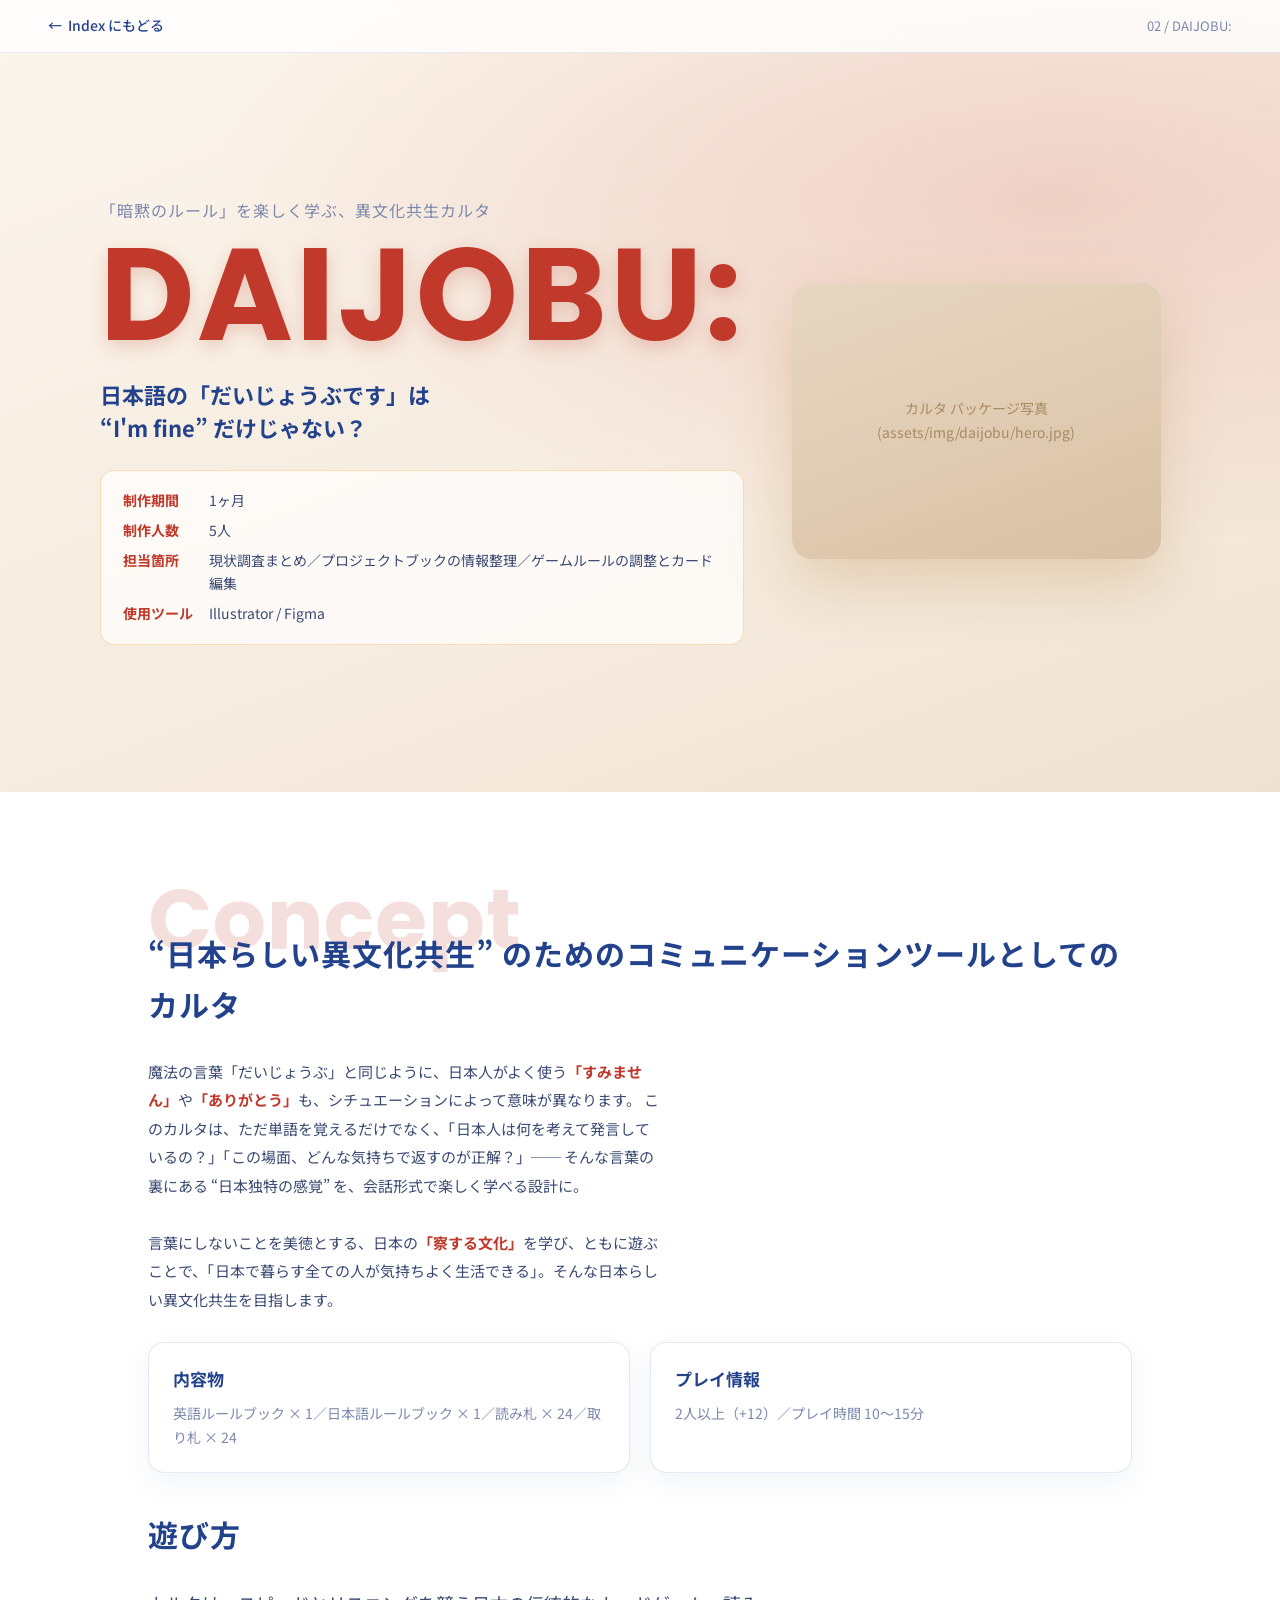
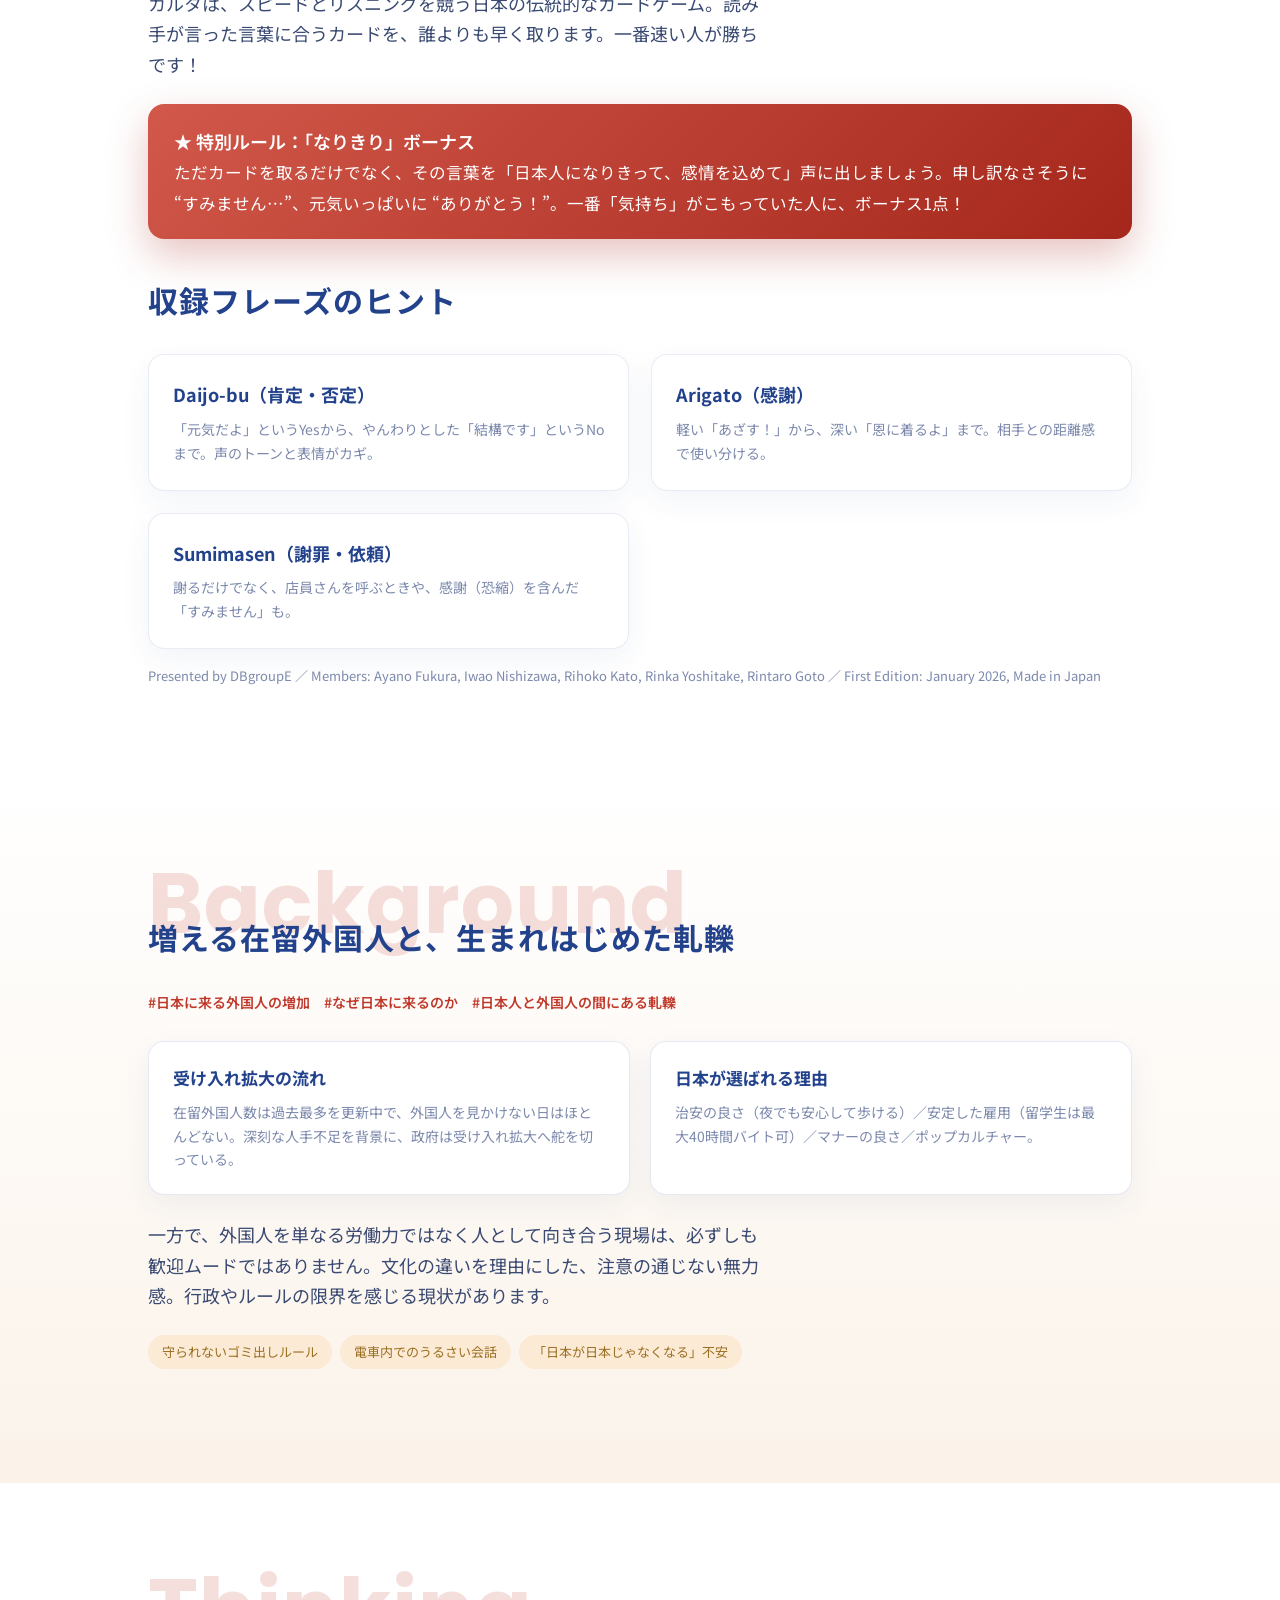
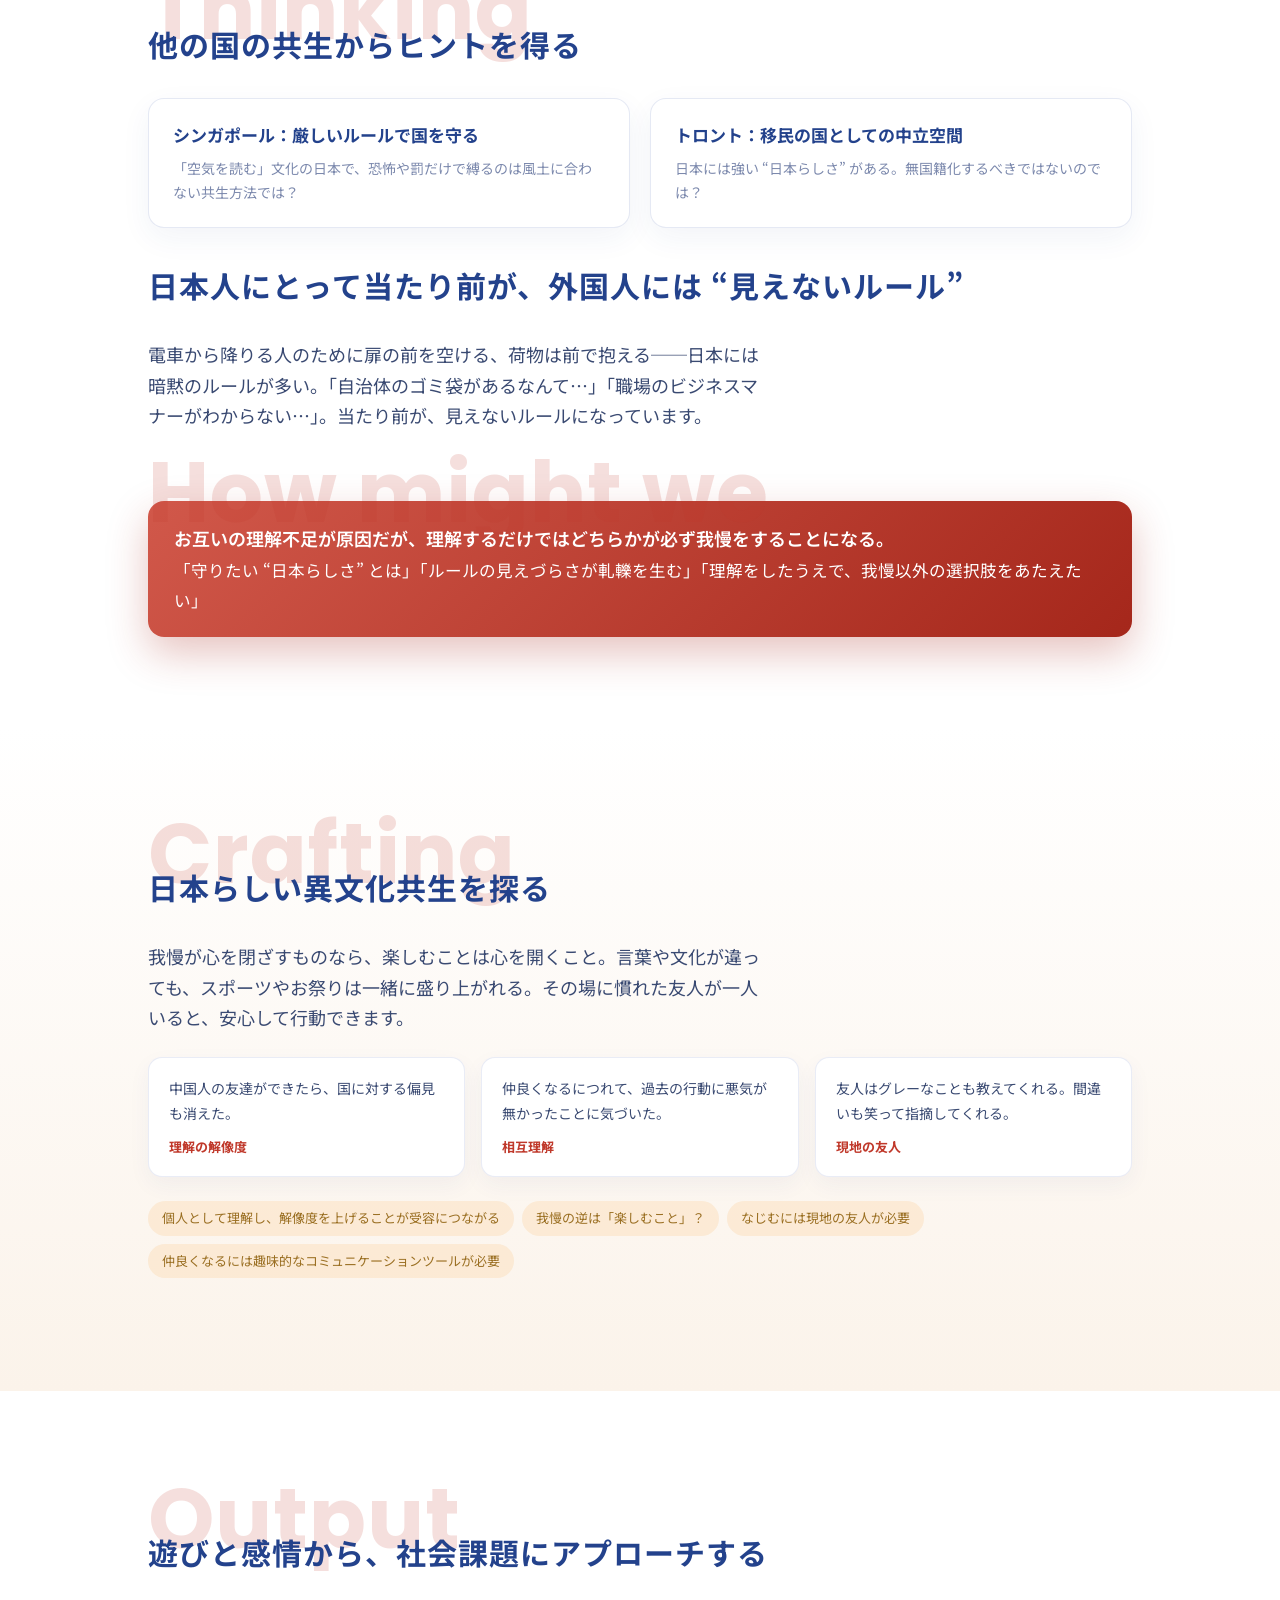
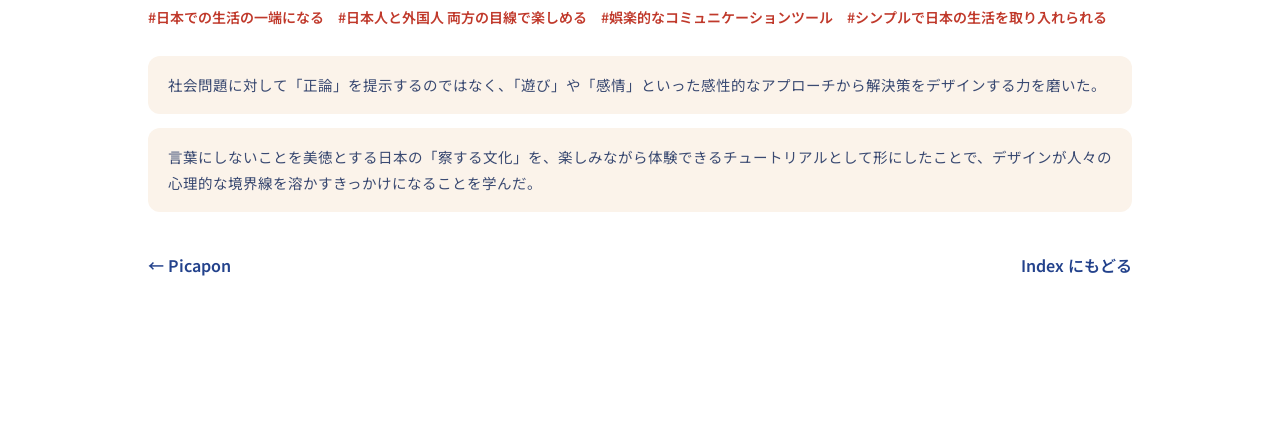
==== works/daijobu.html @ e925e22c "DAIJOBU" ====
<!DOCTYPE html>
<html lang="ja">
<head>
  <meta charset="UTF-8" />
  <meta name="viewport" content="width=device-width, initial-scale=1.0" />
  <title>DAIJOBU:｜Rihoko Kato Portfolio</title>
  <link rel="preconnect" href="https://fonts.googleapis.com" />
  <link rel="preconnect" href="https://fonts.gstatic.com" crossorigin />
  <link href="https://fonts.googleapis.com/css2?family=Poppins:wght@300;400;500;600;700&family=Quicksand:wght@400;500;600;700&family=Noto+Sans+JP:wght@300;400;500;700&display=swap" rel="stylesheet" />
  <link rel="stylesheet" href="../css/style.css" />
  <link rel="stylesheet" href="../css/work.css" />
  <!-- DAIJOBU: は赤×紺のカルタ配色に上書き -->
  <style>
    :root { --warm: #c0392b; --warm-soft: #e6b0a5; --cream: #fbf3ea; }
    .phero {
      background:
        radial-gradient(120% 80% at 82% 25%, rgba(192,57,43,.16), rgba(192,57,43,0) 55%),
        linear-gradient(160deg, #fbf5ec 0%, #f6ece0 60%, #efe2d2 100%);
    }
    .phero__logo { font-family: "Poppins", sans-serif; color: #c0392b; letter-spacing: 3px; text-shadow: 0 6px 18px rgba(192,57,43,.22); }
    .pillar { background: radial-gradient(circle at 35% 25%, #e88f83, #c0392b); color: #fff; }
    .answer { background: linear-gradient(135deg, #d1584a, #a5271b); box-shadow: 0 16px 40px rgba(165,39,27,.28); }
    .site-cta { background: linear-gradient(135deg, #d1584a, #a5271b); box-shadow: 0 12px 30px rgba(165,39,27,.3); }
    .feat__no { background: #e6b0a5; color: #7a1c12; }
    .sec__eyebrow { color: rgba(192,57,43,.16); }
  </style>
</head>
<body class="work-page">

  <nav class="work-nav">
    <a href="../index.html#index" class="back">Index にもどる</a>
    <span style="color:var(--ink-soft);font-size:13px;">02 / DAIJOBU:</span>
  </nav>

  <!-- ===== HERO ===== -->
  <header class="phero">
    <div class="phero__grid">
      <div>
        <p class="phero__sub">「暗黙のルール」を楽しく学ぶ、異文化共生カルタ</p>
        <h1 class="phero__logo">DAIJOBU:</h1>
        <p class="phero__tag">日本語の「だいじょうぶです」は<br />“I'm fine” だけじゃない？</p>

        <div class="meta">
          <dl>
            <dt>制作期間</dt><dd>1ヶ月</dd>
            <dt>制作人数</dt><dd>5人</dd>
            <dt>担当箇所</dt><dd>現状調査まとめ／プロジェクトブックの情報整理／ゲームルールの調整とカード編集</dd>
            <dt>使用ツール</dt><dd>Illustrator / Figma</dd>
          </dl>
        </div>
      </div>
      <!-- あとで assets/img/daijobu/hero.jpg に差し替え -->
      <div class="phero__photo" style="background:linear-gradient(160deg,#e7d7c2,#d8c1a4);">カルタ パッケージ写真<br>(assets/img/daijobu/hero.jpg)</div>
    </div>
  </header>

  <!-- ===== CONCEPT ===== -->
  <section class="sec">
    <div class="wrap">
      <p class="sec__eyebrow">Concept</p>
      <h2 class="sec__title">“日本らしい異文化共生” のためのコミュニケーションツールとしてのカルタ</h2>
      <p class="story">
        魔法の言葉「だいじょうぶ」と同じように、日本人がよく使う<span class="accent">「すみません」</span>や<span class="accent">「ありがとう」</span>も、シチュエーションによって意味が異なります。
        このカルタは、ただ単語を覚えるだけでなく、「日本人は何を考えて発言しているの？」「この場面、どんな気持ちで返すのが正解？」──
        そんな言葉の裏にある “日本独特の感覚” を、会話形式で楽しく学べる設計に。<br><br>
        言葉にしないことを美徳とする、日本の<span class="accent">「察する文化」</span>を学び、ともに遊ぶことで、「日本で暮らす全ての人が気持ちよく生活できる」。そんな日本らしい異文化共生を目指します。
      </p>

      <div class="cards2" style="margin-top:28px;">
        <div class="card">
          <h4>内容物</h4>
          <p>英語ルールブック × 1／日本語ルールブック × 1／読み札 × 24／取り札 × 24</p>
        </div>
        <div class="card">
          <h4>プレイ情報</h4>
          <p>2人以上（+12）／プレイ時間 10〜15分</p>
        </div>
      </div>

      <h3 class="sec__title" style="margin-top:36px;">遊び方</h3>
      <p class="sec__lead">カルタは、スピードとリスニングを競う日本の伝統的なカードゲーム。読み手が言った言葉に合うカードを、誰よりも早く取ります。一番速い人が勝ちです！</p>

      <div class="answer">
        ★ 特別ルール：「なりきり」ボーナス<br>
        <span style="font-weight:400;font-size:.92em;">ただカードを取るだけでなく、その言葉を「日本人になりきって、感情を込めて」声に出しましょう。申し訳なさそうに “すみません…”、元気いっぱいに “ありがとう！”。一番「気持ち」がこもっていた人に、ボーナス1点！</span>
      </div>

      <h3 class="sec__title" style="margin-top:36px;">収録フレーズのヒント</h3>
      <div class="feat">
        <div class="feat__item"><h4>Daijo-bu（肯定・否定）</h4><p>「元気だよ」というYesから、やんわりとした「結構です」というNoまで。声のトーンと表情がカギ。</p></div>
        <div class="feat__item"><h4>Arigato（感謝）</h4><p>軽い「あざす！」から、深い「恩に着るよ」まで。相手との距離感で使い分ける。</p></div>
        <div class="feat__item"><h4>Sumimasen（謝罪・依頼）</h4><p>謝るだけでなく、店員さんを呼ぶときや、感謝（恐縮）を含んだ「すみません」も。</p></div>
      </div>
      <p class="price__note" style="margin-top:16px;">Presented by DBgroupE ／ Members: Ayano Fukura, Iwao Nishizawa, Rihoko Kato, Rinka Yoshitake, Rintaro Goto ／ First Edition: January 2026, Made in Japan</p>
    </div>
  </section>

  <!-- ===== BACKGROUND ===== -->
  <section class="sec sec--tint">
    <div class="wrap">
      <p class="sec__eyebrow">Background</p>
      <h2 class="sec__title">増える在留外国人と、生まれはじめた軋轢</h2>
      <div class="tags">
        <span>#日本に来る外国人の増加</span>
        <span>#なぜ日本に来るのか</span>
        <span>#日本人と外国人の間にある軋轢</span>
      </div>

      <div class="cards2">
        <div class="card">
          <h4>受け入れ拡大の流れ</h4>
          <p>在留外国人数は過去最多を更新中で、外国人を見かけない日はほとんどない。深刻な人手不足を背景に、政府は受け入れ拡大へ舵を切っている。</p>
        </div>
        <div class="card">
          <h4>日本が選ばれる理由</h4>
          <p>治安の良さ（夜でも安心して歩ける）／安定した雇用（留学生は最大40時間バイト可）／マナーの良さ／ポップカルチャー。</p>
        </div>
      </div>

      <p class="sec__lead" style="margin-top:24px;">一方で、外国人を単なる労働力ではなく人として向き合う現場は、必ずしも歓迎ムードではありません。文化の違いを理由にした、注意の通じない無力感。行政やルールの限界を感じる現状があります。</p>
      <div class="chips">
        <span>守られないゴミ出しルール</span>
        <span>電車内でのうるさい会話</span>
        <span>「日本が日本じゃなくなる」不安</span>
      </div>
    </div>
  </section>

  <!-- ===== THINKING ===== -->
  <section class="sec">
    <div class="wrap">
      <p class="sec__eyebrow">Thinking</p>
      <h2 class="sec__title">他の国の共生からヒントを得る</h2>

      <div class="cards2">
        <div class="card">
          <h4>シンガポール：厳しいルールで国を守る</h4>
          <p>「空気を読む」文化の日本で、恐怖や罰だけで縛るのは風土に合わない共生方法では？</p>
        </div>
        <div class="card">
          <h4>トロント：移民の国としての中立空間</h4>
          <p>日本には強い “日本らしさ” がある。無国籍化するべきではないのでは？</p>
        </div>
      </div>

      <h3 class="sec__title" style="margin-top:32px;">日本人にとって当たり前が、外国人には “見えないルール”</h3>
      <p class="sec__lead">電車から降りる人のために扉の前を空ける、荷物は前で抱える──日本には暗黙のルールが多い。「自治体のゴミ袋があるなんて…」「職場のビジネスマナーがわからない…」。当たり前が、見えないルールになっています。</p>

      <p class="sec__eyebrow" style="margin-top:24px;">How might we</p>
      <div class="answer">
        お互いの理解不足が原因だが、理解するだけではどちらかが必ず我慢をすることになる。<br>
        <span style="font-weight:400;font-size:.92em;">「守りたい “日本らしさ” とは」「ルールの見えづらさが軋轢を生む」「理解をしたうえで、我慢以外の選択肢をあたえたい」</span>
      </div>
    </div>
  </section>

  <!-- ===== CRAFTING ===== -->
  <section class="sec sec--tint">
    <div class="wrap">
      <p class="sec__eyebrow">Crafting</p>
      <h2 class="sec__title">日本らしい異文化共生を探る</h2>
      <p class="sec__lead">我慢が心を閉ざすものなら、楽しむことは心を開くこと。言葉や文化が違っても、スポーツやお祭りは一緒に盛り上がれる。その場に慣れた友人が一人いると、安心して行動できます。</p>

      <div class="quotes">
        <div class="quote"><p>中国人の友達ができたら、国に対する偏見も消えた。</p><span>理解の解像度</span></div>
        <div class="quote"><p>仲良くなるにつれて、過去の行動に悪気が無かったことに気づいた。</p><span>相互理解</span></div>
        <div class="quote"><p>友人はグレーなことも教えてくれる。間違いも笑って指摘してくれる。</p><span>現地の友人</span></div>
      </div>

      <div class="chips" style="margin-top:24px;">
        <span>個人として理解し、解像度を上げることが受容につながる</span>
        <span>我慢の逆は「楽しむこと」？</span>
        <span>なじむには現地の友人が必要</span>
        <span>仲良くなるには趣味的なコミュニケーションツールが必要</span>
      </div>
    </div>
  </section>

  <!-- ===== OUTPUT / 学び ===== -->
  <section class="sec">
    <div class="wrap">
      <p class="sec__eyebrow">Output</p>
      <h2 class="sec__title">遊びと感情から、社会課題にアプローチする</h2>

      <div class="tags">
        <span>#日本での生活の一端になる</span>
        <span>#日本人と外国人 両方の目線で楽しめる</span>
        <span>#娯楽的なコミュニケーションツール</span>
        <span>#シンプルで日本の生活を取り入れられる</span>
      </div>

      <ul class="learn">
        <li>社会問題に対して「正論」を提示するのではなく、「遊び」や「感情」といった感性的なアプローチから解決策をデザインする力を磨いた。</li>
        <li>言葉にしないことを美徳とする日本の「察する文化」を、楽しみながら体験できるチュートリアルとして形にしたことで、デザインが人々の心理的な境界線を溶かすきっかけになることを学んだ。</li>
      </ul>

      <div class="pager">
        <a href="picapon.html">← Picapon</a>
        <a href="../index.html#index">Index にもどる</a>
      </div>
    </div>
  </section>

</body>
</html>
---- css/style.css ----
/* ============================================================
   Rihoko Kato Portfolio 2026  -  style.css
   カラー / フォント / 各セクションのレイアウト
   ============================================================ */

:root {
  --navy:        #23428c;   /* 見出しの濃い青 */
  --blue:        #4a63b0;   /* 本文寄りの青   */
  --blue-soft:   #8fa3d6;   /* 淡い青         */
  --blue-pale:   #c2cff0;   /* さらに淡い青   */
  --orange:      #f0a04b;   /* アクセントの橙 */
  --orange-deep: #e07b2e;
  --ink:         #3a4a72;   /* テキスト       */
  --ink-soft:    #7c89ad;   /* 薄いテキスト   */
  --bg:          #ffffff;
  --grad-blue:   linear-gradient(135deg, #8fa3d6 0%, #4a63b0 100%);
  --grad-orange: linear-gradient(135deg, #f6c17a 0%, #e07b2e 100%);
  --grad-mix:    linear-gradient(120deg, #4a63b0 0%, #8fa3d6 45%, #f0a04b 100%);
  --maxw: 1180px;
}

* { margin: 0; padding: 0; box-sizing: border-box; }

html { scroll-behavior: smooth; }

body {
  font-family: "Noto Sans JP", "Poppins", sans-serif;
  color: var(--ink);
  background: var(--bg);
  line-height: 1.7;
  -webkit-font-smoothing: antialiased;
}

section { scroll-margin-top: 70px; }

/* ---------- ナビ ---------- */
.nav {
  position: fixed; top: 0; left: 0; right: 0; z-index: 50;
  display: flex; align-items: center; justify-content: space-between;
  padding: 14px clamp(20px, 5vw, 48px);
  background: rgba(255,255,255,.72);
  backdrop-filter: blur(10px);
  border-bottom: 1px solid rgba(74,99,176,.12);
}
.nav__logo {
  font-family: "Quicksand", sans-serif; font-weight: 700;
  font-size: 20px; letter-spacing: 1px;
  color: var(--navy); text-decoration: none;
}
.nav__menu { display: flex; gap: clamp(16px, 3vw, 34px); list-style: none; }
.nav__menu a {
  font-family: "Poppins", sans-serif; font-weight: 500; font-size: 14px;
  letter-spacing: 1px; color: var(--ink); text-decoration: none;
  position: relative; padding-bottom: 3px;
}
.nav__menu a::after {
  content: ""; position: absolute; left: 0; bottom: 0; width: 0; height: 2px;
  background: var(--grad-orange); transition: width .25s ease;
}
.nav__menu a:hover { color: var(--navy); }
.nav__menu a:hover::after { width: 100%; }

/* ============================================================
   01  HOME / 表紙
   ============================================================ */
.home {
  min-height: 100vh;
  display: flex; align-items: center; justify-content: center;
  padding: 96px clamp(20px, 5vw, 60px) 60px;
  position: relative; overflow: hidden;
}
.home__inner {
  position: relative;
  width: 100%; max-width: var(--maxw);
  aspect-ratio: 1414 / 1000;         /* A4横に近い比率 */
}

/* 表紙の画像枠 */
.home__cover {
  position: absolute; top: 0; left: 0;
  width: 74%; height: 76%;
  z-index: 1;
  box-shadow: 0 20px 50px rgba(35,66,140,.20);
}
.home__photo {
  width: 100%; height: 100%;
  /* あとで assets/img/cover.jpg に差し替え → 下の background をコメントの行に */
  background: url("../assets/img/cover.png") center/cover no-repeat;
  /*background:
    radial-gradient(120% 90% at 65% 40%, rgba(240,160,120,.55) 0%, rgba(240,160,120,0) 45%),
    radial-gradient(90% 120% at 30% 70%, rgba(200,120,150,.45) 0%, rgba(200,120,150,0) 50%),
    linear-gradient(150deg, #2f52a8 0%, #3f66c4 50%, #5478d0 100%);*/
}
.home__caption { position: absolute; inset: 0; padding: clamp(18px, 3vw, 34px); color: #fff; z-index: 2; }
.home__title {
  font-family: "Poppins", sans-serif; font-weight: 400;
  font-size: clamp(20px, 3vw, 38px); letter-spacing: 2px; line-height: 1.25;
}
.home__name {
  font-family: "Poppins", sans-serif; font-weight: 300;
  font-size: clamp(13px, 1.4vw, 18px); letter-spacing: 2px; margin-top: 10px;
}
.home__year {
  position: absolute; right: clamp(18px, 3vw, 34px); bottom: clamp(14px, 2.5vw, 26px);
  font-family: "Poppins", sans-serif; font-weight: 300;
  font-size: clamp(22px, 3vw, 40px); letter-spacing: 3px;
}

/* 縦書きキャッチ */
.home__catch {
  position: absolute; top: 6%; right: 3%;
  writing-mode: vertical-rl; text-orientation: upright;
  display: flex; gap: clamp(6px, 1vw, 16px);
  padding: clamp(16px, 2.5vw, 30px) clamp(14px, 2vw, 24px);
  background: rgba(143,163,214,.42);
  font-weight: 500; letter-spacing: .35em;
  font-size: clamp(15px, 2vw, 26px); color: #33436f;
}

/* PORTFOLIO ワードマーク */
.home__wordmark {
  position: absolute; left: clamp(18px, 5vw, 72px); bottom: clamp(8px, 4vw, 44px);
  font-family: "Poppins", sans-serif; font-weight: 700;
  font-size: clamp(48px, 9vw, 128px); letter-spacing: clamp(4px, 1.2vw, 18px);
  line-height: 1;
  background: var(--grad-orange);
  -webkit-background-clip: text; background-clip: text; color: transparent;
  -webkit-text-stroke: 1px rgba(255,255,255,.55);
  text-shadow: 0 6px 18px rgba(35,66,140,.22);
  z-index: 3;
}
.home__dots {
  position: absolute; left: 4%; bottom: 8%; width: 2px; height: 20%;
  z-index: 3;
  border-left: 2px solid var(--blue-soft);
}
.home__dots::before {
  content: ""; position: absolute; left: -4px; bottom: -14px;
  width: 8px; height: 8px; border-radius: 50%; background: var(--blue);
}

/* ============================================================
   02  ABOUT ME / 自己紹介
   ============================================================ */
.about {
  padding: clamp(60px, 8vw, 110px) clamp(20px, 5vw, 60px);
  position: relative; overflow: hidden;
}
.about::before {   /* 背景のふんわりブロブ */
  content: ""; position: absolute; top: 12%; left: -6%;
  width: 340px; height: 340px; border-radius: 50%;
  background: radial-gradient(circle at 35% 30%, rgba(240,160,120,.30), rgba(143,163,214,.12) 70%);
  filter: blur(6px); z-index: 0;
}
.about__grid {
  position: relative; z-index: 1;
  max-width: var(--maxw); margin: 0 auto;
  display: grid; grid-template-columns: 0.9fr 1.1fr; gap: clamp(28px, 5vw, 64px);
}

/* 左カラム */
.about__heading {
  font-family: "Quicksand", sans-serif; font-weight: 700;
  font-size: clamp(46px, 8vw, 96px); line-height: .95; letter-spacing: 2px;
  display: flex; flex-direction: column;
  background: var(--grad-mix);
  -webkit-background-clip: text; background-clip: text; color: transparent;
  margin-bottom: 28px;
}
.about__affiliation { color: var(--blue); font-size: 15px; margin-bottom: 18px; }
.about__person { display: flex; flex-direction: column; margin-bottom: 26px; }
.about__jp {
  font-size: clamp(28px, 4vw, 40px); font-weight: 700; letter-spacing: 4px;
  background: var(--grad-mix);
  -webkit-background-clip: text; background-clip: text; color: transparent;
}
.about__en { font-family: "Poppins", sans-serif; font-size: 18px; color: var(--blue); letter-spacing: 2px; }

.about__photo {
  width: 100%; aspect-ratio: 3 / 4; border-radius: 14px;
  /* あとで assets/img/profile.jpg に差し替え */
  background: url("../assets/img/profile.png") center/cover no-repeat;
  /*background:
    radial-gradient(80% 60% at 50% 20%, rgba(240,160,120,.35), rgba(240,160,120,0) 60%),
    var(--grad-blue);*/
  box-shadow: 0 16px 40px rgba(35,66,140,.20);
  display: flex; align-items: flex-end; justify-content: center;
  color: rgba(255,255,255,.85); font-size: 13px; padding: 14px;
}
.about__photo::after { content: "profile photo"; letter-spacing: 1px; }

.about__contact {
  margin-top: 22px; font-family: "Poppins", sans-serif;
  font-size: 13px; color: var(--ink-soft); line-height: 1.9;
}

/* 右カラム：情報ブロック */
.about__right { display: flex; flex-direction: column; gap: clamp(22px, 3vw, 34px); }
.info__title {
  font-family: "Poppins", sans-serif; font-weight: 600;
  font-size: clamp(18px, 2vw, 24px); letter-spacing: 2px; color: var(--navy);
  display: flex; align-items: baseline; gap: 2px;
  position: relative; padding-bottom: 8px; margin-bottom: 10px;
}
.info__title .cap {
  font-size: 1.5em; font-weight: 700;
  background: var(--grad-orange);
  -webkit-background-clip: text; background-clip: text; color: transparent;
}
.info__title::after {
  content: ""; position: absolute; left: 0; bottom: 0; width: 100%; height: 1px;
  background: linear-gradient(90deg, var(--blue-soft), rgba(143,163,214,0));
}
.info__lead { font-weight: 700; color: var(--navy); font-size: clamp(15px, 1.7vw, 19px); margin-bottom: 6px; }
.info__body { color: var(--ink-soft); font-size: 14px; }

/* スキルの星 */
.skills { list-style: none; display: grid; grid-template-columns: 1fr 1fr; gap: 6px 34px; }
.skills li { display: flex; align-items: center; justify-content: space-between; }
.skills__name { color: var(--navy); font-family: "Poppins", sans-serif; font-size: 15px; }
.skills__stars { display: inline-flex; gap: 2px; }
.skills__stars i {
  width: 16px; height: 16px; display: inline-block;
  -webkit-mask: var(--star) center/contain no-repeat;
          mask: var(--star) center/contain no-repeat;
  background: #cfd7ec;                 /* 空の星 */
}
.skills__stars i.on   { background: var(--blue); }
.skills__stars i.half {
  background: linear-gradient(90deg, var(--blue) 50%, #cfd7ec 50%);
}
.skills__stars {
  --star: url('data:image/svg+xml;utf8,<svg xmlns="http://www.w3.org/2000/svg" viewBox="0 0 24 24"><path d="M12 2l2.9 6.3 6.9.7-5.1 4.7 1.4 6.8L12 17.8 5.9 20.5l1.4-6.8L2.2 9l6.9-.7z"/></svg>');
}

/* ============================================================
   03  INDEX / 目次
   ============================================================ */
.index {
  padding: clamp(60px, 8vw, 110px) clamp(20px, 5vw, 60px) clamp(80px, 10vw, 140px);
  background: linear-gradient(180deg, #ffffff 0%, #f4f7ff 100%);
}
.index__grid {
  max-width: var(--maxw); margin: 0 auto;
  display: grid; grid-template-columns: 0.85fr 1.15fr; gap: clamp(30px, 5vw, 70px);
  align-items: center;
}

/* 円ロゴ */
.index__logo { display: flex; justify-content: center; }
.index__circle {
  position: relative; width: min(72%, 400px); aspect-ratio: 1;
  border-radius: 50%;
  background: radial-gradient(circle at 32% 28%, #4d6bc0 0%, #2f4c9f 55%, #274088 100%);
  box-shadow: 0 24px 60px rgba(35,66,140,.30);
  display: flex; align-items: center; justify-content: center; overflow: hidden;
}
.index__circle::before,
.index__circle::after {   /* 波線の装飾 */
  content: ""; position: absolute; left: -10%; width: 120%; height: 120%;
  border-radius: 45%;
  border-bottom: 2px solid rgba(255,255,255,.35);
}
.index__circle::before { top: 8%;  transform: rotate(-8deg); }
.index__circle::after  { top: 22%; border-bottom-color: rgba(240,160,120,.6); transform: rotate(-4deg); }
.index__circle span {
  font-family: "Quicksand", sans-serif; font-weight: 500;
  font-size: clamp(38px, 6vw, 64px); letter-spacing: 8px; color: #fff; z-index: 1;
}

/* 作品リスト */
.works { list-style: none; display: flex; flex-direction: column; gap: clamp(20px, 3vw, 30px); }
.work { padding-bottom: 6px; }
.work__link {
  display: inline-flex; align-items: baseline; gap: 12px; text-decoration: none;
  transition: transform .2s ease;
}
.work__link:hover { transform: translateX(6px); }
.work__no {
  font-family: "Poppins", sans-serif; font-weight: 600;
  font-size: clamp(22px, 2.6vw, 30px); color: var(--navy);
}
.work__name {
  font-family: "Poppins", sans-serif; font-weight: 500;
  font-size: clamp(22px, 2.6vw, 30px); color: var(--navy);
  position: relative;
}
.work__name::after {
  content: ""; position: absolute; left: 0; bottom: -2px; width: 0; height: 2px;
  background: var(--grad-orange); transition: width .25s ease;
}
.work__link:hover .work__name::after { width: 100%; }
.work__tags {
  margin-top: 6px; color: var(--ink-soft); font-size: 14px;
  display: flex; flex-wrap: wrap; gap: 4px 18px;
}
.work__tags .tag--accent { color: var(--orange-deep); font-weight: 500; }

/* ---------- レスポンシブ ---------- */
@media (max-width: 860px) {
  .about__grid,
  .index__grid { grid-template-columns: 1fr; }
  .index__logo { order: -1; }
  .index__circle { width: min(60%, 320px); }
  .home__wordmark { left: 8%; bottom: 2%; }
  .home__catch { font-size: 15px; }
}

@media (min-width: 861px) {
  .home__wordmark {
    left: 30%;
    bottom: 22%;
    transform: translateY(12%);
  }
  .home__catch {
    top: 0;
  }
  .home__year {
    top: clamp(20px, 3vw, 36px);
    right: clamp(20px, 3vw, 36px);
    bottom: auto;
  }
}

@media (max-width: 560px) {
  .nav__menu { gap: 14px; }
  .skills { grid-template-columns: 1fr; }
  .home__inner { aspect-ratio: 3 / 4; }
  .home__cover { width: 92%; height: 62%; }
  .home__catch { top: 2%; right: 2%; }
}
---- css/work.css ----
/* ============================================================
   work.css  -  作品詳細ページ共通スタイル（Picapon など）
   style.css の後に読み込む前提
   ============================================================ */

:root {
  --warm:      #f4a63b;      /* picapon の温かい橙 */
  --warm-soft: #f8d38a;
  --cream:     #fdf6ec;
}

.work-page { background: #fff; }

/* 戻るリンク付きの上部バー */
.work-nav {
  position: fixed; top: 0; left: 0; right: 0; z-index: 50;
  display: flex; align-items: center; justify-content: space-between;
  padding: 14px clamp(20px, 5vw, 48px);
  background: rgba(255,255,255,.8); backdrop-filter: blur(10px);
  border-bottom: 1px solid rgba(74,99,176,.12);
}
.work-nav a { text-decoration: none; color: var(--navy); font-weight: 500; font-size: 14px; }
.work-nav .back { display: inline-flex; align-items: center; gap: 6px; }
.work-nav .back::before { content: "←"; }
.work-nav .back:hover { color: var(--warm); }

/* 共通ラッパ */
.wrap { max-width: 1080px; margin: 0 auto; padding: 0 clamp(20px, 5vw, 48px); }

/* セクション見出し（背面に大きな英字） */
.sec { padding: clamp(50px, 7vw, 96px) 0; position: relative; }
.sec--tint { background: linear-gradient(180deg, #fff 0%, var(--cream) 100%); }
.sec__eyebrow {
  font-family: "Poppins", sans-serif; font-weight: 700;
  font-size: clamp(40px, 7vw, 84px); line-height: .9;
  color: rgba(143,163,214,.22); letter-spacing: 1px; margin-bottom: -.35em;
}
.sec__title {
  font-size: clamp(20px, 3vw, 30px); font-weight: 700; color: var(--navy);
  letter-spacing: 1px; margin-bottom: 28px; position: relative; z-index: 1;
}
.sec__lead { color: var(--ink); font-size: clamp(15px,1.8vw,18px); margin-bottom: 24px; max-width: 62ch; }

/* ---------- HERO ---------- */
.phero {
  min-height: 88vh; display: flex; align-items: center;
  padding: 110px clamp(20px,5vw,48px) 60px;
  background:
    radial-gradient(120% 80% at 80% 30%, rgba(244,166,59,.28), rgba(244,166,59,0) 55%),
    linear-gradient(160deg, #fff7ec 0%, #fdeede 55%, #f7e3cf 100%);
  position: relative; overflow: hidden;
}
.phero__grid {
  max-width: 1080px; margin: 0 auto; width: 100%;
  display: grid; grid-template-columns: 1.05fr .95fr; gap: clamp(24px,4vw,48px); align-items: center;
}
.phero__sub { color: var(--ink-soft); letter-spacing: 1px; font-size: clamp(13px,1.5vw,16px); }
.phero__logo {
  font-family: "Quicksand", sans-serif; font-weight: 700;
  font-size: clamp(58px, 11vw, 130px); line-height: 1; letter-spacing: 2px;
  color: #f2b34d; margin: 6px 0 18px;
  text-shadow: 0 6px 20px rgba(244,166,59,.28);
}
.phero__tag { font-size: clamp(16px,2vw,22px); font-weight: 700; color: var(--navy); line-height: 1.5; }

.meta {
  margin-top: 26px; display: inline-block;
  background: rgba(255,255,255,.7); border: 1px solid rgba(244,166,59,.35);
  border-radius: 14px; padding: 18px 22px; font-size: 14px; color: var(--ink);
}
.meta dl { display: grid; grid-template-columns: auto 1fr; gap: 6px 16px; margin: 0; }
.meta dt { color: var(--warm); font-weight: 700; white-space: nowrap; }
.meta dd { margin: 0; }

.phero__photo {
  aspect-ratio: 4/3; border-radius: 20px;
  background:
    radial-gradient(60% 55% at 55% 45%, rgba(255,255,255,.95), rgba(255,244,224,.4) 60%, rgba(244,166,59,.15) 100%),
    linear-gradient(160deg, #e9d6bd, #d9c3a6);
  box-shadow: 0 24px 60px rgba(180,130,60,.28);
  display: flex; align-items: center; justify-content: center;
  color: #a98a5f; font-size: 14px; text-align: center; padding: 20px;
}

/* ---------- カード類 ---------- */
.pillars { display: grid; grid-template-columns: repeat(3,1fr); gap: 18px; margin: 8px 0 30px; }
.pillar {
  background: radial-gradient(circle at 35% 25%, #fbe2b4, #f4c877);
  color: #7a5a1e; border-radius: 50%; aspect-ratio: 1;
  display: flex; align-items: center; justify-content: center; text-align: center;
  font-weight: 700; font-size: clamp(13px,1.6vw,16px); padding: 14px;
  box-shadow: 0 12px 30px rgba(224,150,40,.2);
}
.story { color: var(--ink); font-size: 15px; line-height: 1.9; max-width: 64ch; }
.story .accent { color: var(--warm); font-weight: 700; }

.cards2 { display: grid; grid-template-columns: 1fr 1fr; gap: 20px; }
.card {
  background: #fff; border: 1px solid rgba(74,99,176,.14); border-radius: 16px;
  padding: 22px 24px; box-shadow: 0 10px 30px rgba(35,66,140,.06);
}
.card h4 { color: var(--navy); font-size: 17px; margin-bottom: 8px; }
.card p { color: var(--ink-soft); font-size: 14px; }

.steps { display: grid; grid-template-columns: repeat(3,1fr); gap: 16px; margin-top: 22px; counter-reset: s; }
.step {
  position: relative; background: var(--cream); border-radius: 14px; padding: 26px 18px 18px;
  font-size: 14px; color: var(--ink); text-align: center;
}
.step::before {
  counter-increment: s; content: counter(s);
  position: absolute; top: -14px; left: 50%; transform: translateX(-50%);
  width: 32px; height: 32px; border-radius: 50%;
  background: var(--warm); color: #fff; font-weight: 700;
  display: grid; place-items: center; box-shadow: 0 6px 14px rgba(224,150,40,.3);
}

/* ハッシュタグ */
.tags { display: flex; flex-wrap: wrap; gap: 8px 14px; margin-bottom: 26px; }
.tags span { color: var(--warm); font-weight: 600; font-size: 14px; }

/* Q&A */
.qa { display: grid; gap: 16px; }
.qa__item { background: #fff; border-left: 4px solid var(--warm-soft); border-radius: 8px; padding: 16px 20px; box-shadow: 0 8px 22px rgba(35,66,140,.05); }
.qa__q { color: var(--navy); font-weight: 700; font-size: 15px; margin-bottom: 6px; }
.qa__a { color: var(--ink-soft); font-size: 14px; }

/* キーワードのかたまり（Thinking） */
.chips { display: flex; flex-wrap: wrap; gap: 8px; margin: 10px 0 24px; }
.chips span {
  background: rgba(244,166,59,.14); color: #9a6f22; border-radius: 999px;
  padding: 6px 14px; font-size: 13px;
}
.answer {
  background: linear-gradient(135deg, #f6c17a, #e07b2e); color: #fff;
  border-radius: 16px; padding: 22px 26px; font-size: clamp(15px,1.8vw,18px);
  font-weight: 600; line-height: 1.7; box-shadow: 0 16px 40px rgba(224,123,46,.28);
}

/* Design：機能ブロック */
.feat { display: grid; grid-template-columns: 1fr 1fr; gap: 22px; }
.feat__item { background: #fff; border-radius: 16px; padding: 24px; border: 1px solid rgba(74,99,176,.12); box-shadow: 0 10px 30px rgba(35,66,140,.06); }
.feat__no {
  display: inline-grid; place-items: center; width: 40px; height: 40px; border-radius: 50%;
  background: var(--warm-soft); color: #7a5a1e; font-weight: 700; margin-bottom: 12px;
}
.feat__item h4 { color: var(--navy); font-size: 18px; margin-bottom: 8px; }
.feat__item p { color: var(--ink-soft); font-size: 14px; }

/* 価格ハイライト */
.price { display: grid; grid-template-columns: 1fr 1fr; gap: 18px; margin: 24px 0; }
.price__box { background: var(--cream); border-radius: 16px; padding: 22px 24px; }
.price__box h4 { color: var(--warm); font-size: 15px; margin-bottom: 6px; }
.price__big { font-family:"Quicksand",sans-serif; font-size: clamp(30px,4vw,42px); font-weight: 700; color: var(--navy); }
.price__big small { font-size: .4em; color: var(--ink-soft); }
.price__note { color: var(--ink-soft); font-size: 13px; margin-top: 4px; }
.price__cmp { color: var(--ink-soft); font-size: 13px; text-decoration: line-through; }

/* Website */
.site-cta {
  display: inline-flex; align-items: center; gap: 10px;
  background: linear-gradient(135deg, #f6c17a, #e07b2e); color: #fff;
  text-decoration: none; font-weight: 700; padding: 14px 26px; border-radius: 999px;
  box-shadow: 0 12px 30px rgba(224,123,46,.3); transition: transform .2s ease;
}
.site-cta:hover { transform: translateY(-2px); }
.badge-row { display: flex; flex-wrap: wrap; gap: 10px; margin: 6px 0 24px; }
.badge { background: #eef2fb; color: var(--navy); font-weight: 700; border-radius: 10px; padding: 8px 16px; font-size: 15px; }
.wfeat { display: grid; grid-template-columns: 1fr 1fr; gap: 16px; margin-top: 8px; }
.wfeat__item { background:#fff; border:1px solid rgba(74,99,176,.12); border-radius: 14px; padding: 18px 20px; }
.wfeat__item h4 { color: var(--navy); font-size: 15px; margin-bottom: 6px; }
.wfeat__item p { color: var(--ink-soft); font-size: 13.5px; }

.phone-row { display: flex; gap: 18px; flex-wrap: wrap; margin-top: 26px; }
.phone {
  width: 160px; aspect-ratio: 9/19; border-radius: 22px; background: #111; padding: 8px;
  box-shadow: 0 18px 40px rgba(0,0,0,.2);
}
.phone > div {
  width: 100%; height: 100%; border-radius: 16px;
  background: linear-gradient(160deg, #fff7ec, #f2d9b6);
  display: grid; place-items: center; color: #a98a5f; font-size: 12px; text-align: center; padding: 10px;
}

/* Reflection */
.quotes { display: grid; grid-template-columns: repeat(auto-fit,minmax(230px,1fr)); gap: 16px; margin-top: 8px; }
.quote { background:#fff; border-radius:14px; padding: 18px 20px; border:1px solid rgba(74,99,176,.12); box-shadow:0 8px 22px rgba(35,66,140,.05); }
.quote p { color: var(--ink); font-size: 14px; line-height: 1.8; }
.quote span { display:block; margin-top:10px; color: var(--warm); font-weight:700; font-size:13px; }

.learn { display:grid; gap: 14px; margin-top: 8px; }
.learn li { list-style: none; background: var(--cream); border-radius: 12px; padding: 16px 20px; color: var(--ink); font-size: 14.5px; line-height: 1.8; }

/* 前後ナビ */
.pager { display:flex; justify-content: space-between; padding: 40px 0 70px; }
.pager a { text-decoration:none; color: var(--navy); font-weight:600; }
.pager a:hover { color: var(--warm); }

@media (max-width: 820px) {
  .phero__grid, .feat, .cards2, .price, .wfeat { grid-template-columns: 1fr; }
  .pillars, .steps { grid-template-columns: 1fr; }
  .phero__photo { order: -1; }
}
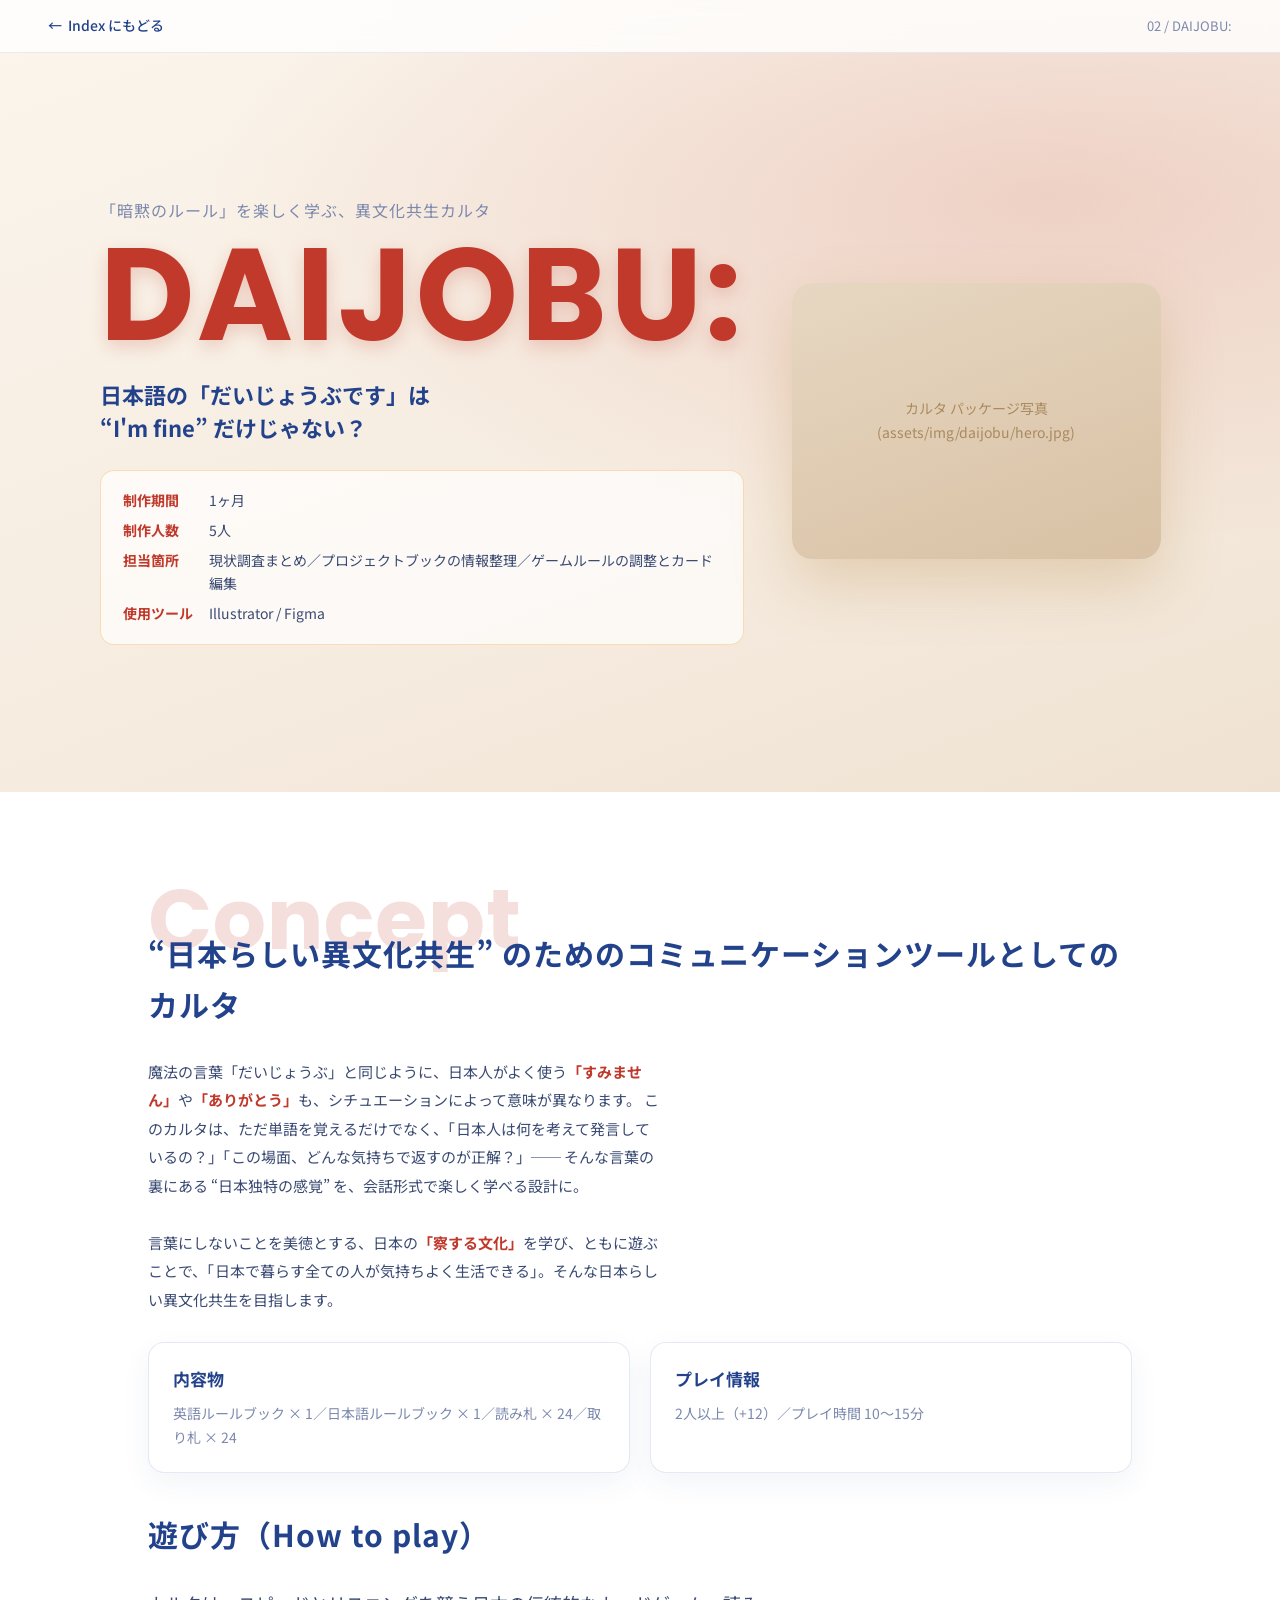
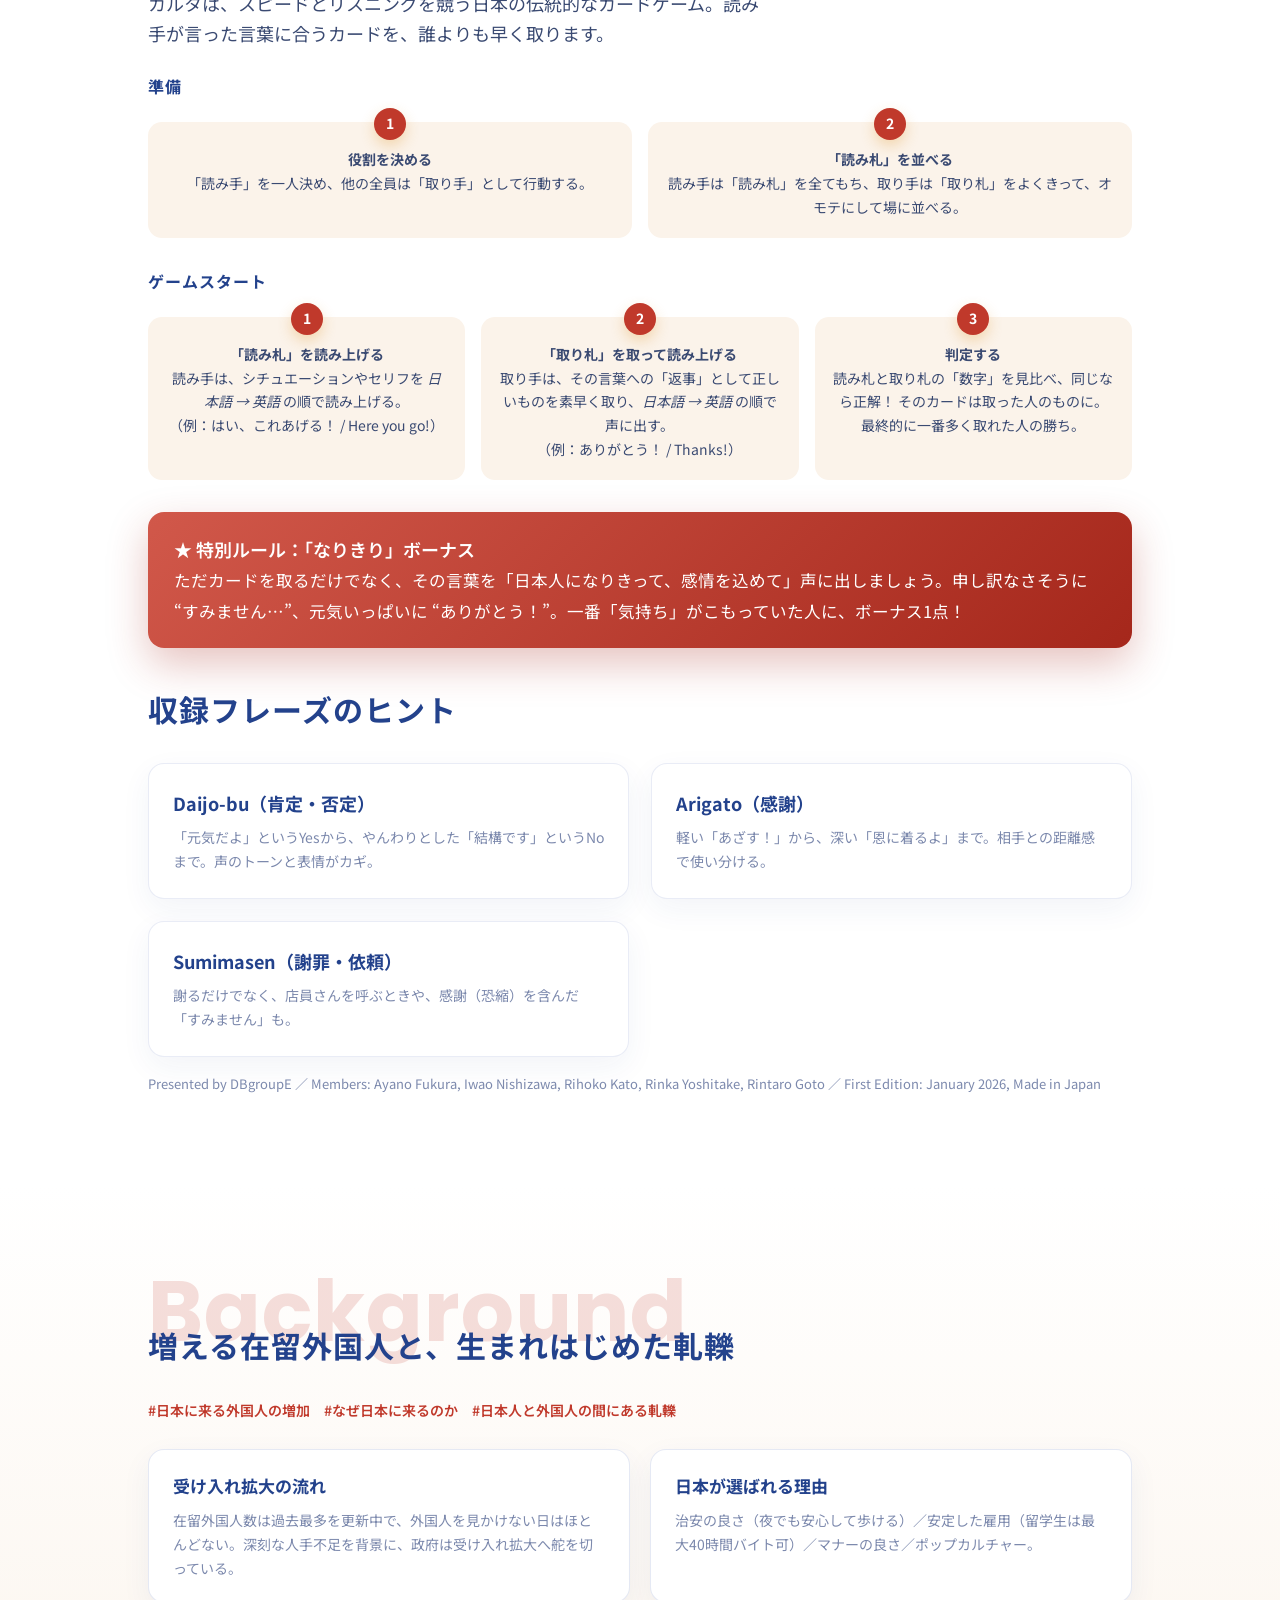
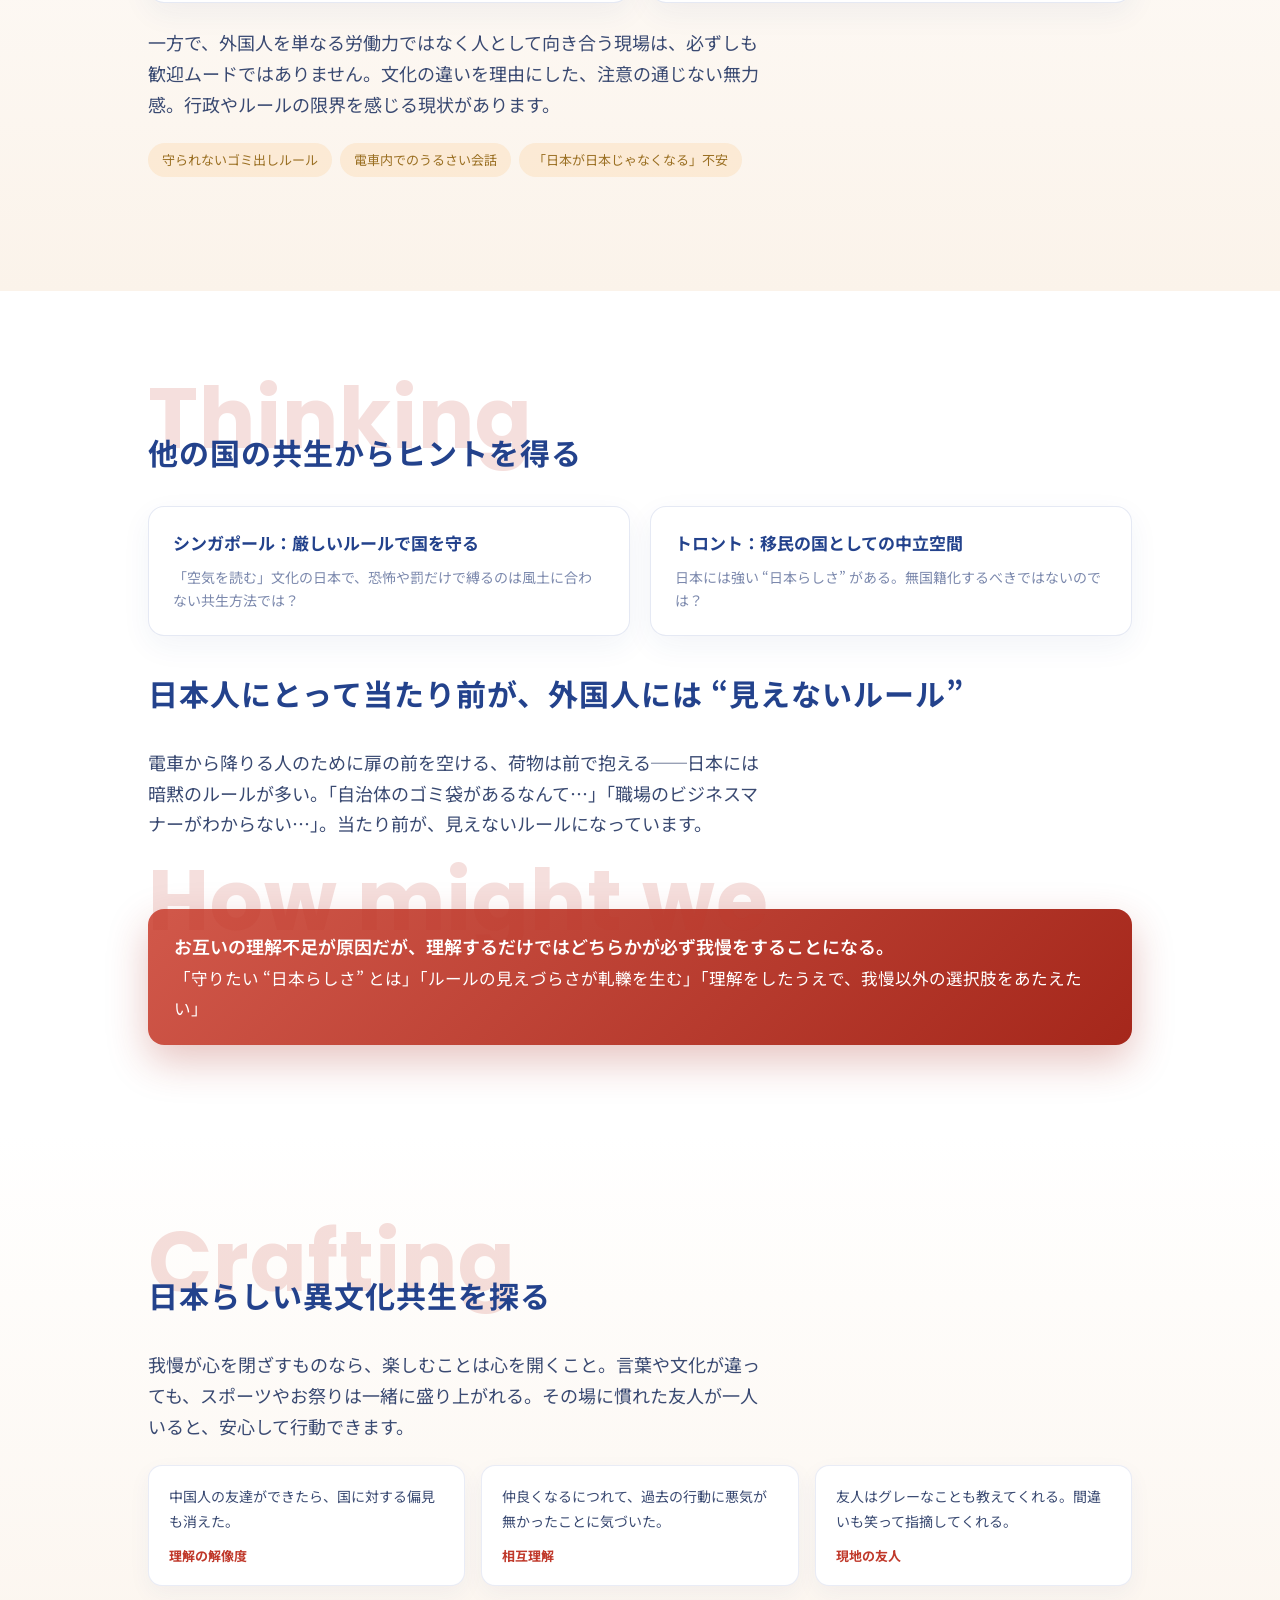
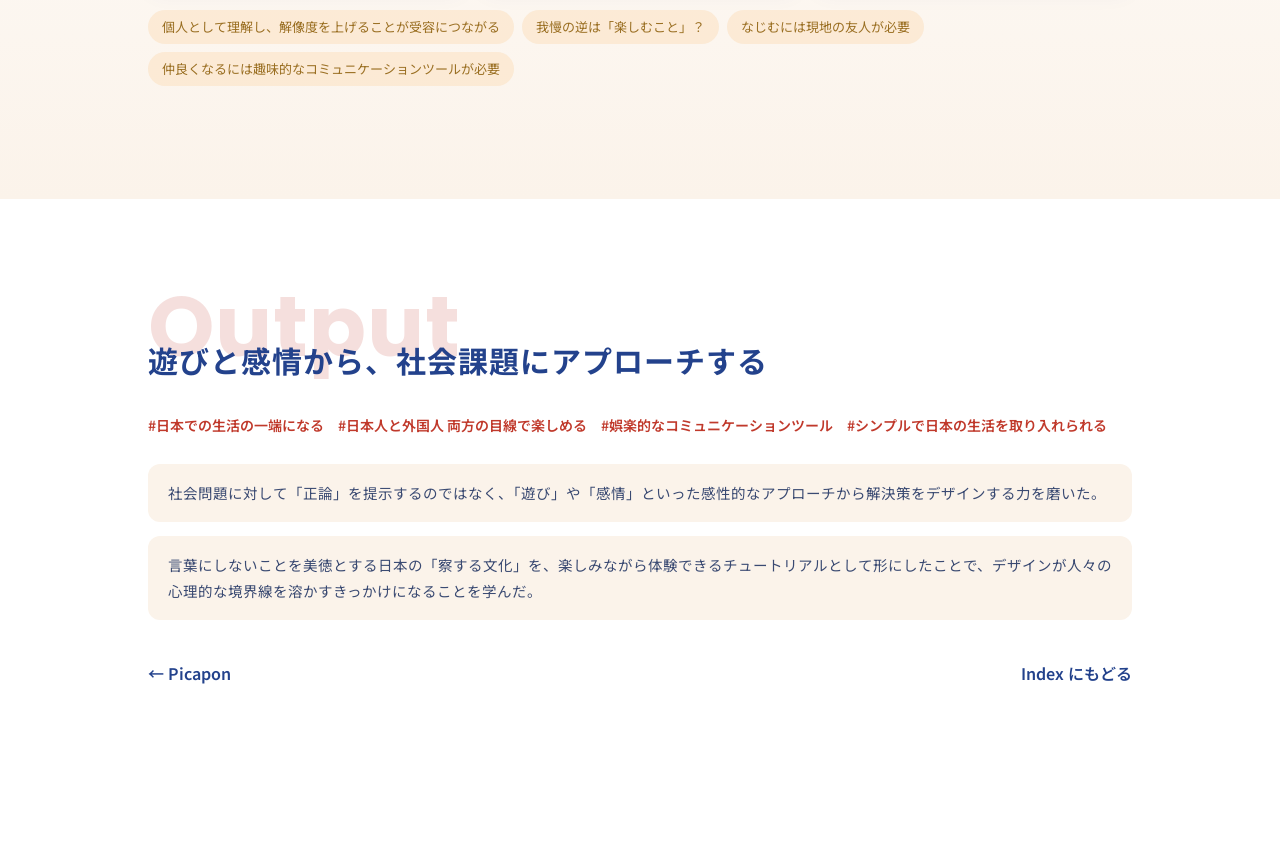
==== commit 1c1ab5bb: "遊び方" ====
--- a/works/daijobu.html
+++ b/works/daijobu.html
@@ -77,10 +77,23 @@
         </div>
       </div>
 
-      <h3 class="sec__title" style="margin-top:36px;">遊び方</h3>
-      <p class="sec__lead">カルタは、スピードとリスニングを競う日本の伝統的なカードゲーム。読み手が言った言葉に合うカードを、誰よりも早く取ります。一番速い人が勝ちです！</p>
-
-      <div class="answer">
+      <h3 class="sec__title" style="margin-top:36px;">遊び方（How to play）</h3>
+      <p class="sec__lead">カルタは、スピードとリスニングを競う日本の伝統的なカードゲーム。読み手が言った言葉に合うカードを、誰よりも早く取ります。</p>
+
+      <h4 style="color:var(--navy);margin:22px 0 22px;font-size:16px;letter-spacing:1px;">準備</h4>
+      <div class="steps" style="grid-template-columns:repeat(2,1fr);">
+        <div class="step"><strong>役割を決める</strong><br>「読み手」を一人決め、他の全員は「取り手」として行動する。</div>
+        <div class="step"><strong>「読み札」を並べる</strong><br>読み手は「読み札」を全てもち、取り手は「取り札」をよくきって、オモテにして場に並べる。</div>
+      </div>
+
+      <h4 style="color:var(--navy);margin:30px 0 22px;font-size:16px;letter-spacing:1px;">ゲームスタート</h4>
+      <div class="steps" style="text-align:left;">
+        <div class="step"><strong>「読み札」を読み上げる</strong><br>読み手は、シチュエーションやセリフを <em>日本語 → 英語</em> の順で読み上げる。<br>（例：はい、これあげる！ / Here you go!）</div>
+        <div class="step"><strong>「取り札」を取って読み上げる</strong><br>取り手は、その言葉への「返事」として正しいものを素早く取り、<em>日本語 → 英語</em> の順で声に出す。<br>（例：ありがとう！ / Thanks!）</div>
+        <div class="step"><strong>判定する</strong><br>読み札と取り札の「数字」を見比べ、同じなら正解！ そのカードは取った人のものに。最終的に一番多く取れた人の勝ち。</div>
+      </div>
+
+      <div class="answer" style="margin-top:32px;">
         ★ 特別ルール：「なりきり」ボーナス<br>
         <span style="font-weight:400;font-size:.92em;">ただカードを取るだけでなく、その言葉を「日本人になりきって、感情を込めて」声に出しましょう。申し訳なさそうに “すみません…”、元気いっぱいに “ありがとう！”。一番「気持ち」がこもっていた人に、ボーナス1点！</span>
       </div>
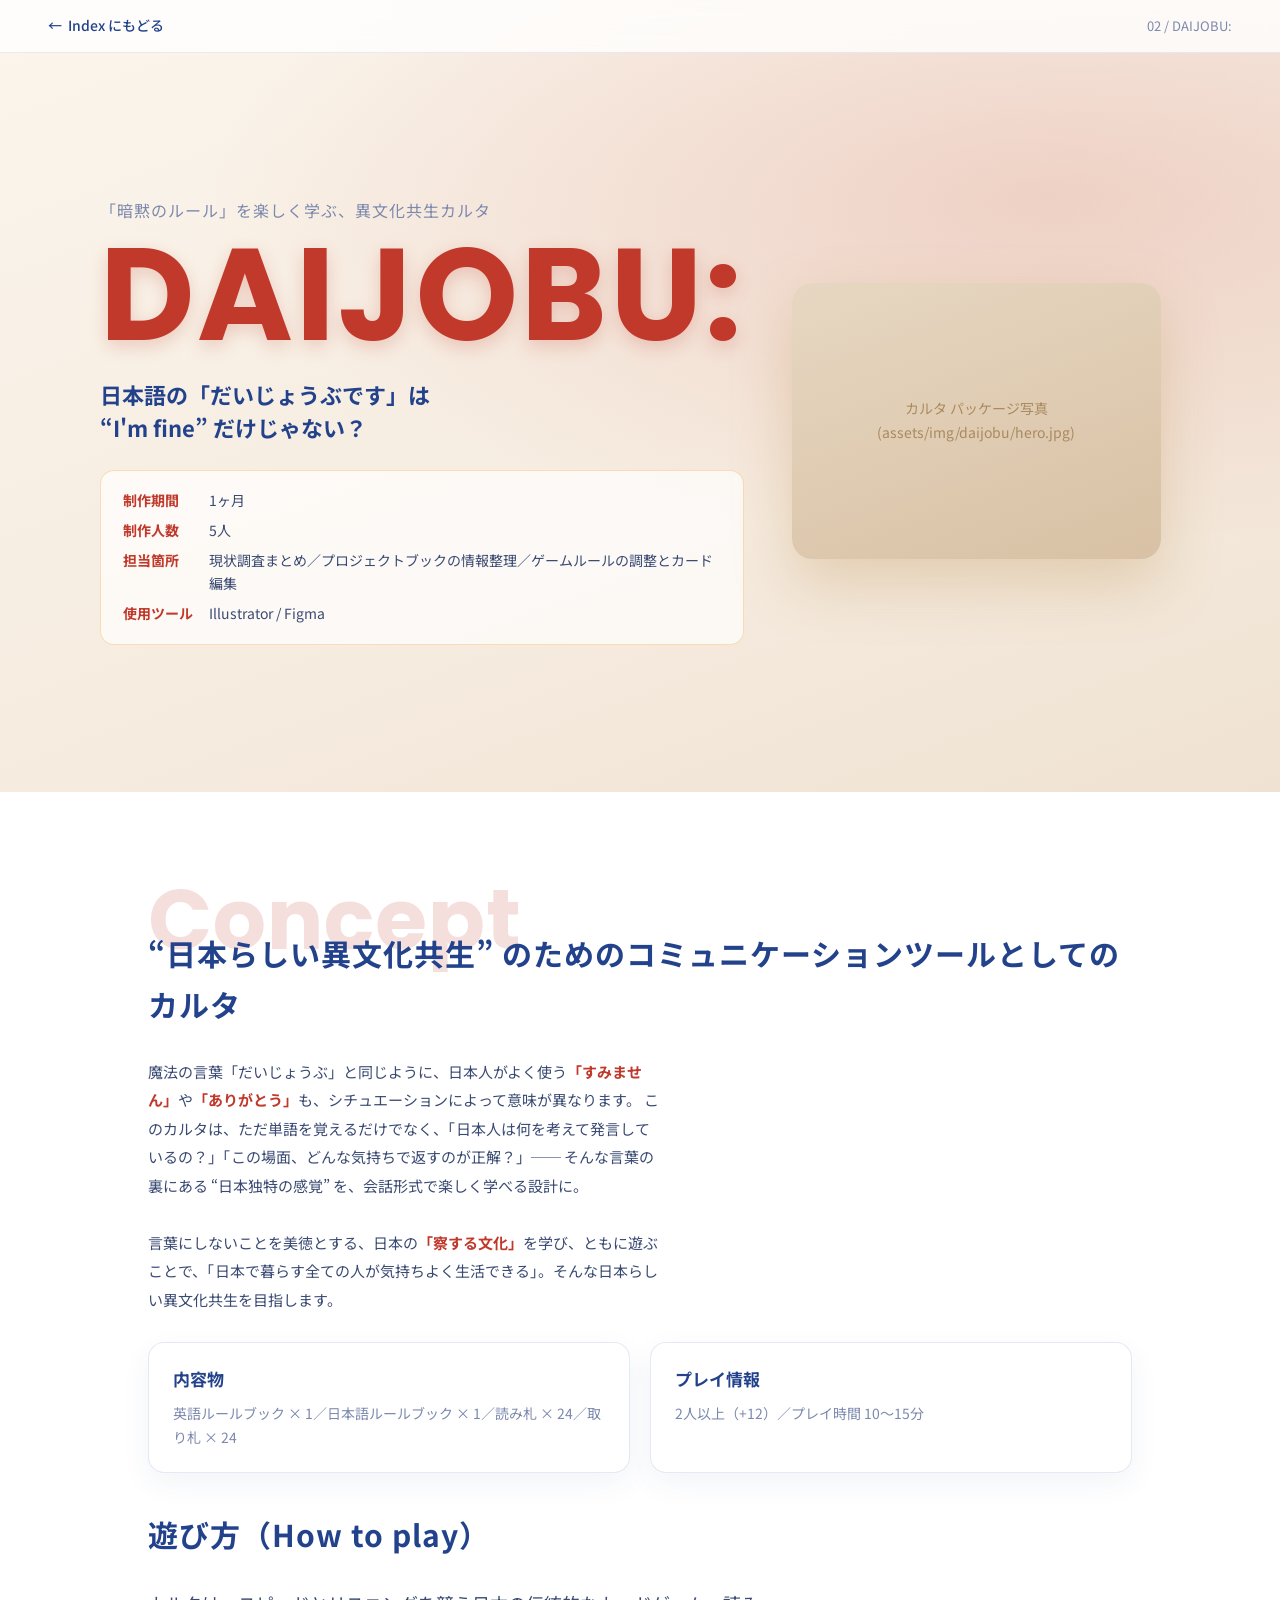
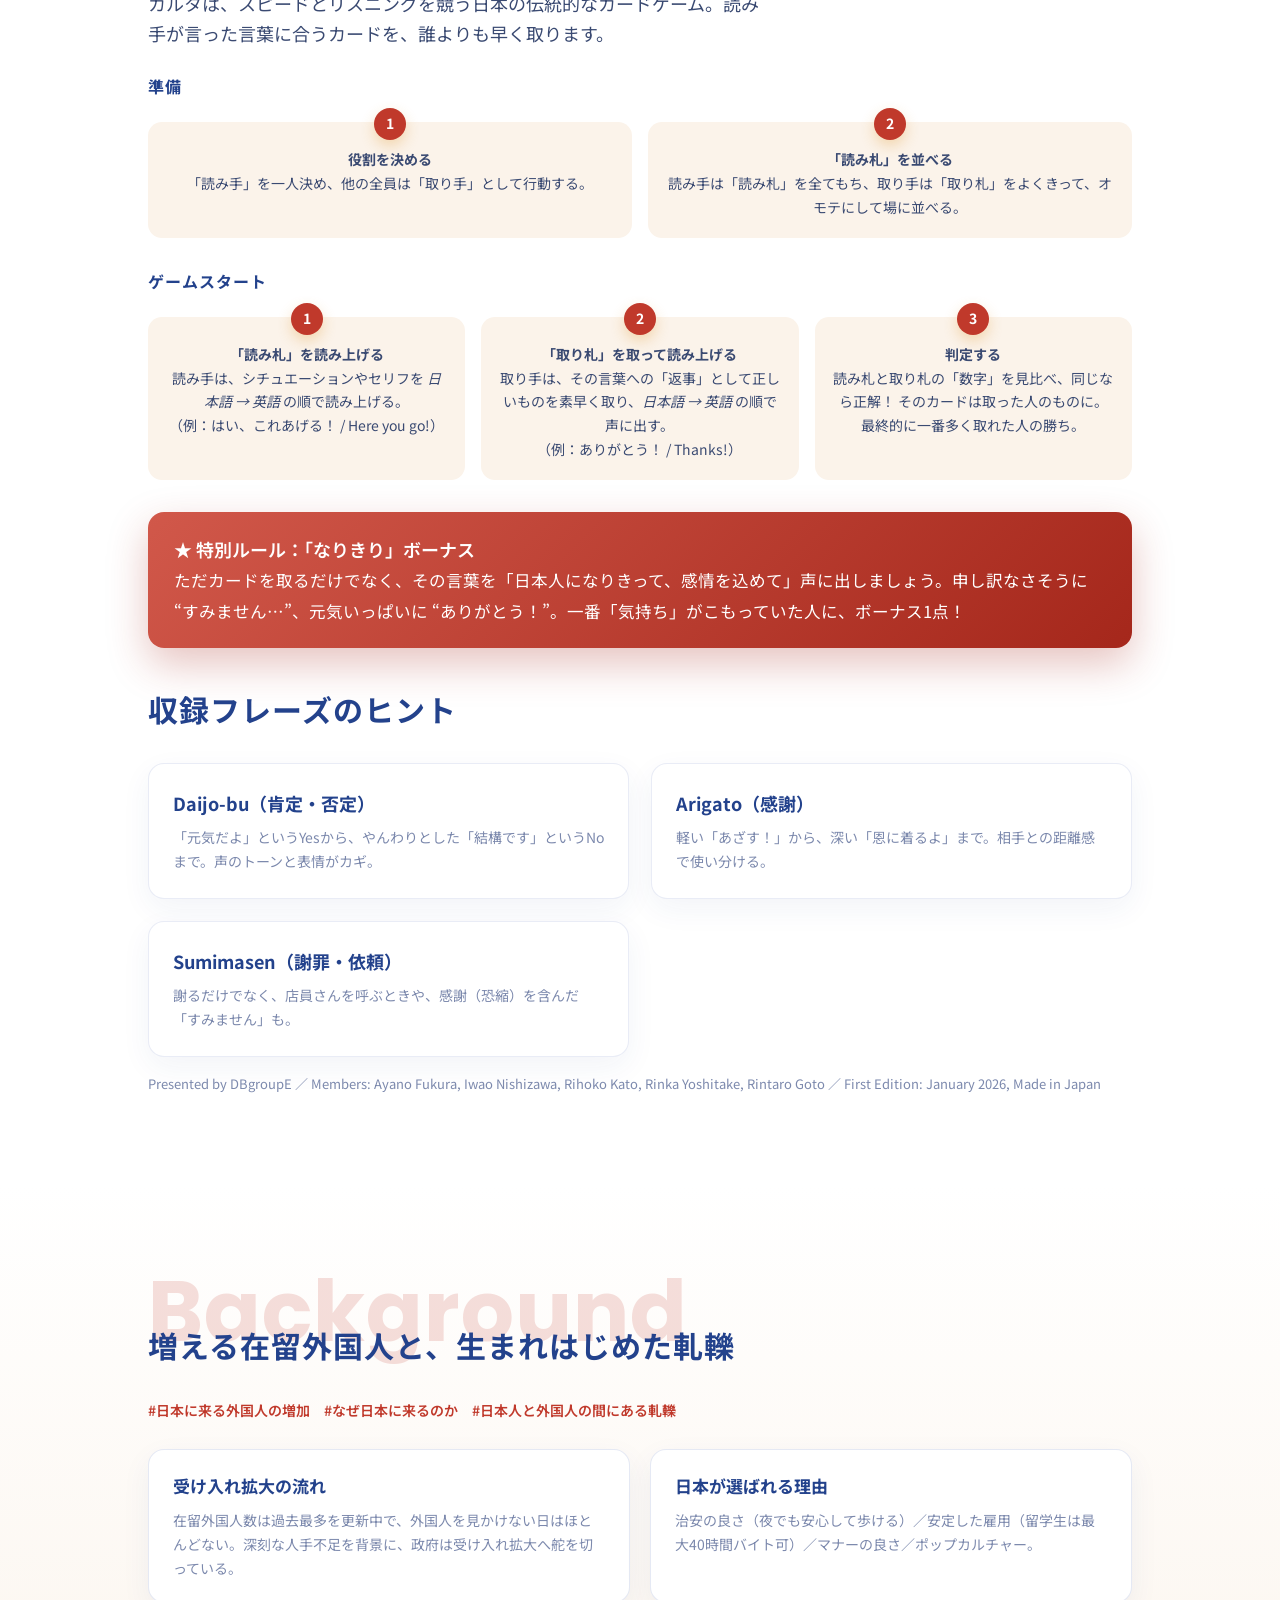
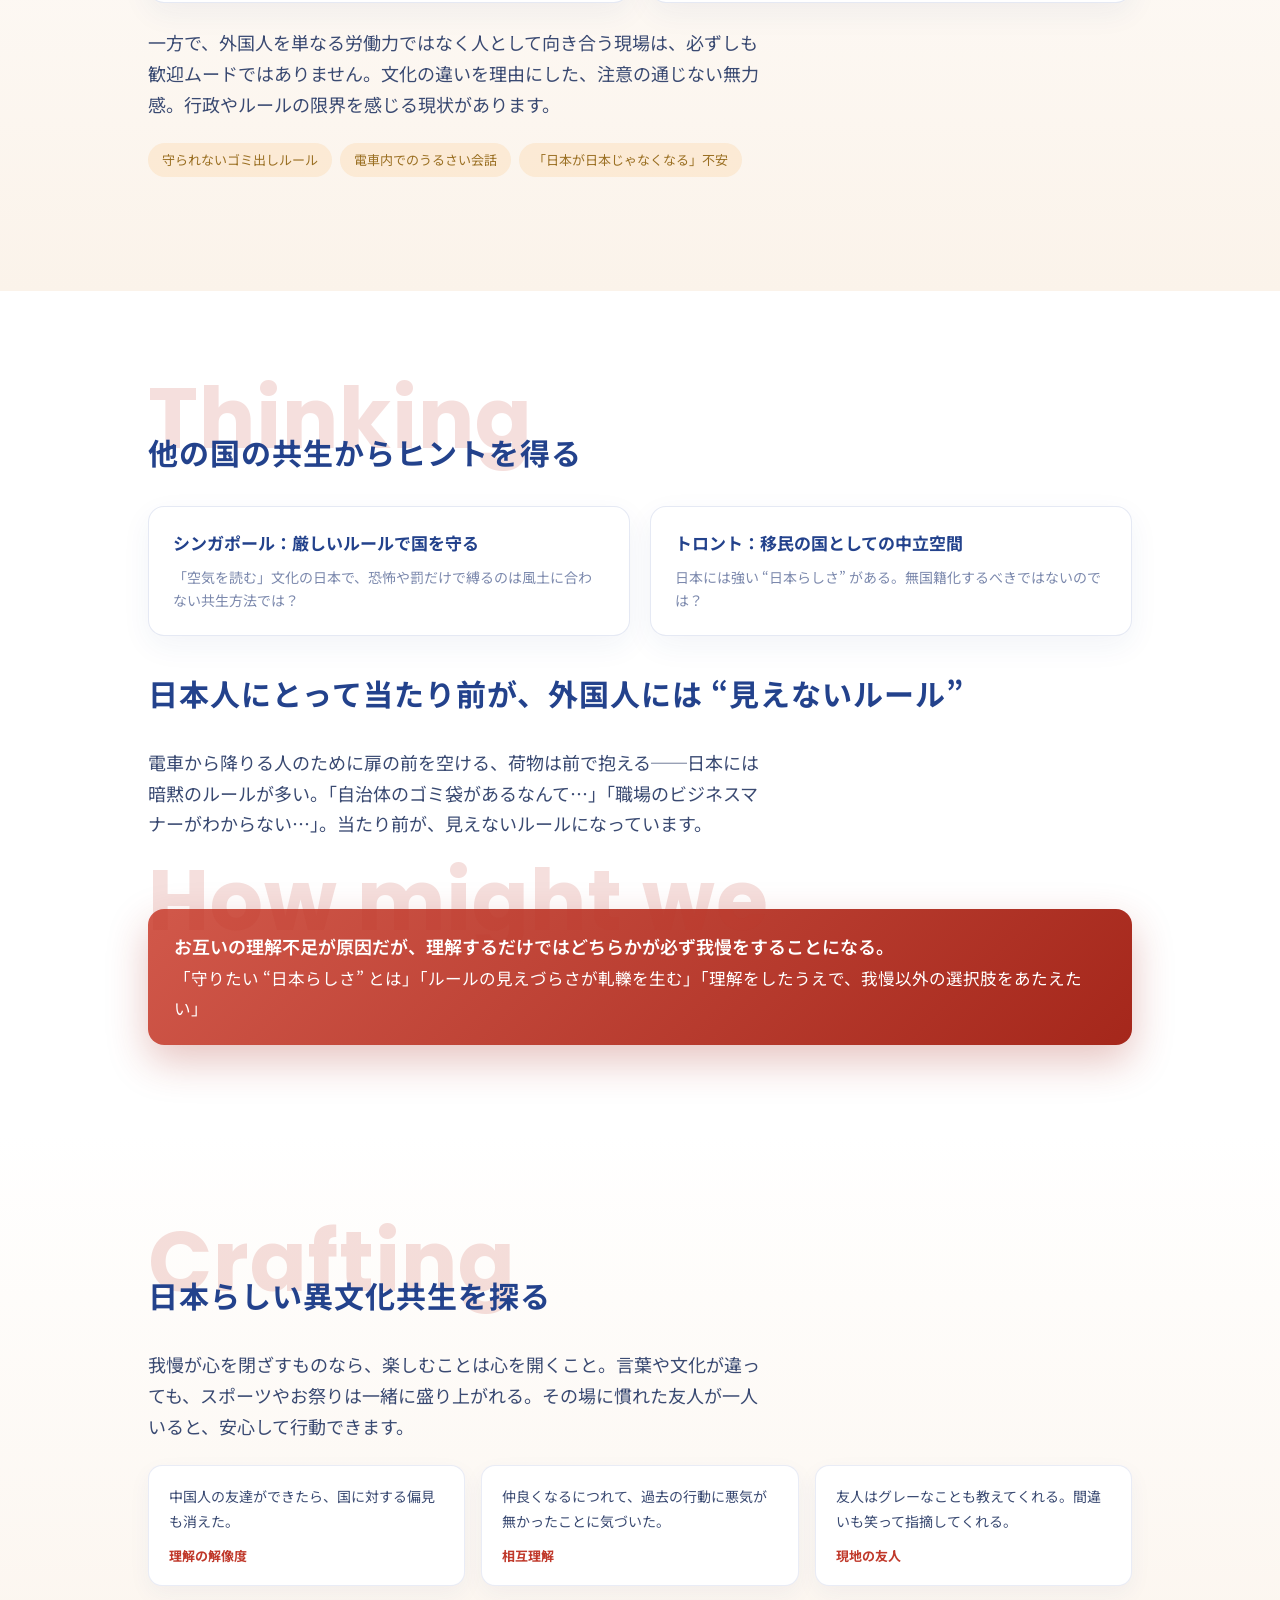
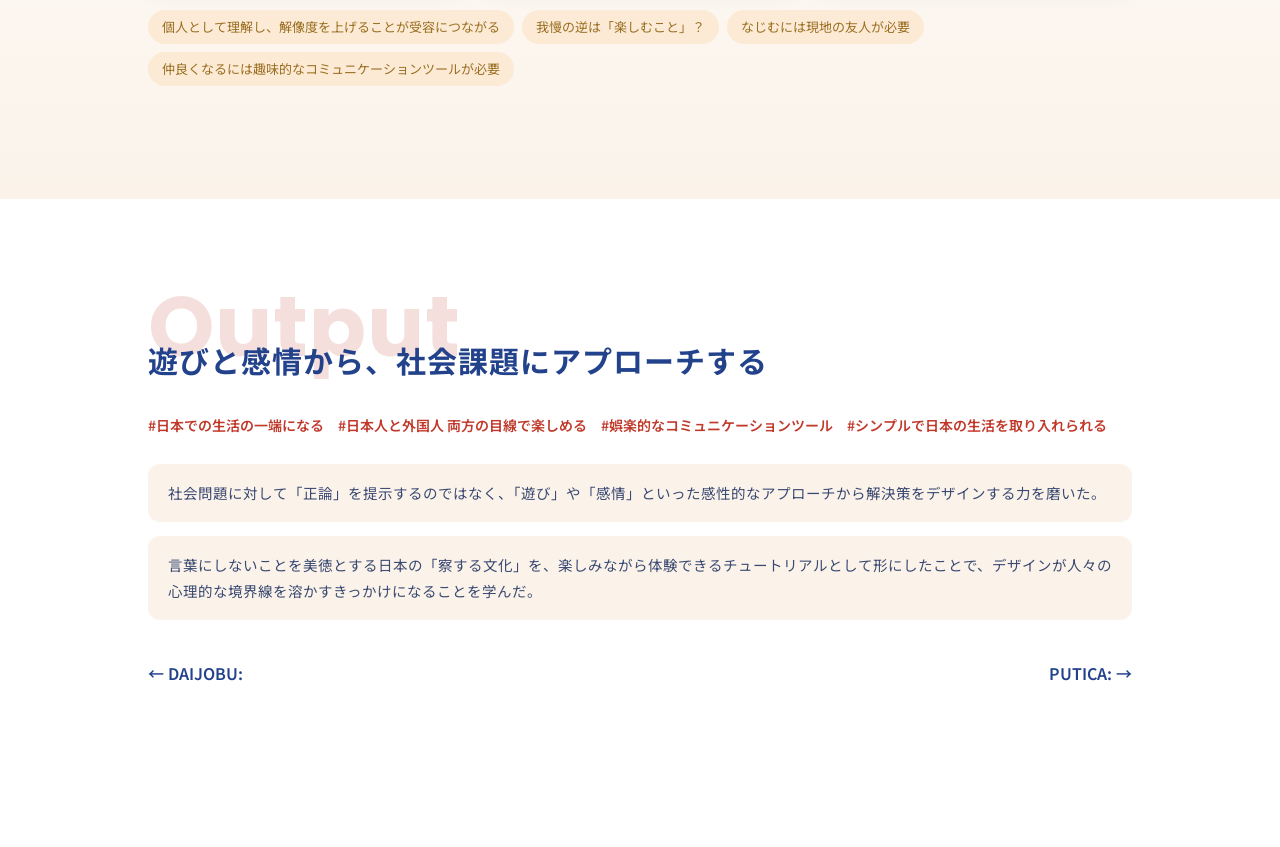
==== commit 46b24a54: "遷移先変更" ====
--- a/works/daijobu.html
+++ b/works/daijobu.html
@@ -208,10 +208,9 @@
       </ul>
 
       <div class="pager">
-        <a href="picapon.html">← Picapon</a>
-        <a href="../index.html#index">Index にもどる</a>
-      </div>
-    </div>
+        <a href="daijobu.html">← DAIJOBU:</a>
+        <a href="putica.html">PUTICA: →</a>
+      </div>
   </section>
 
 </body>
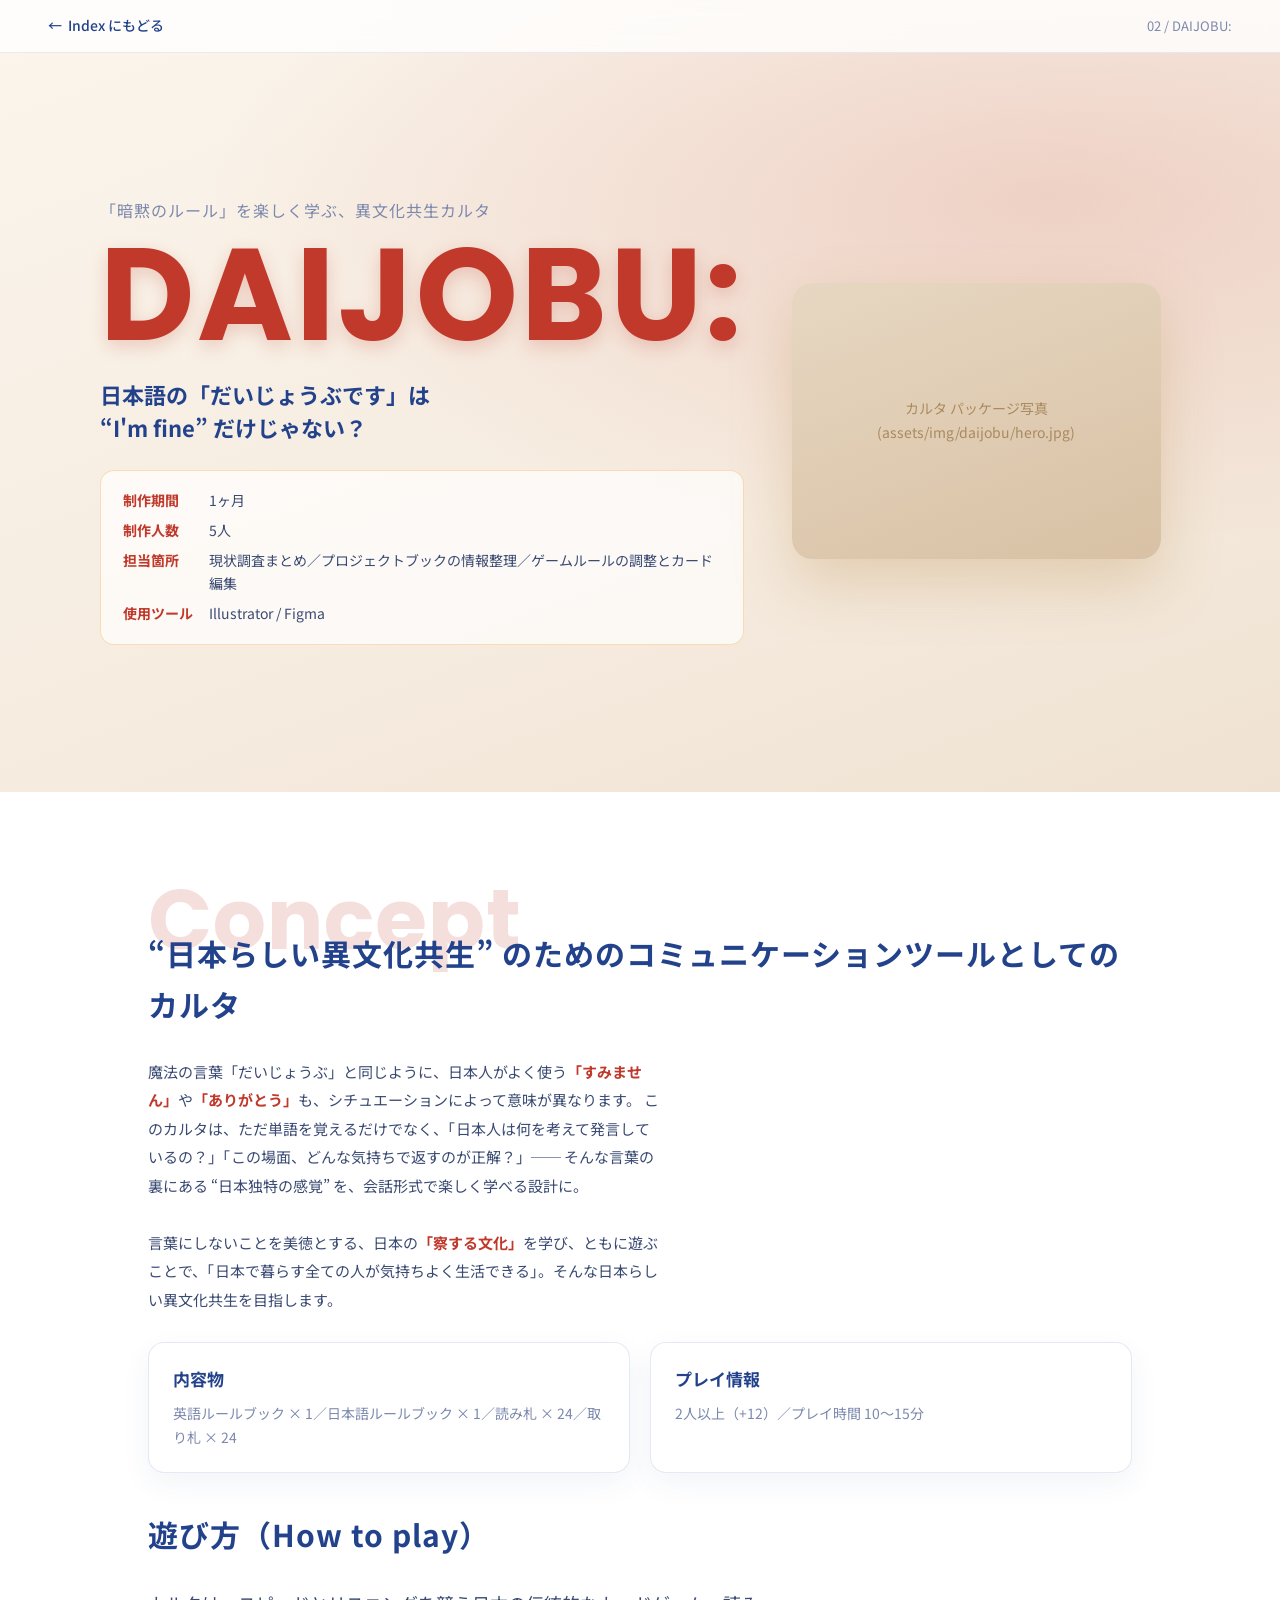
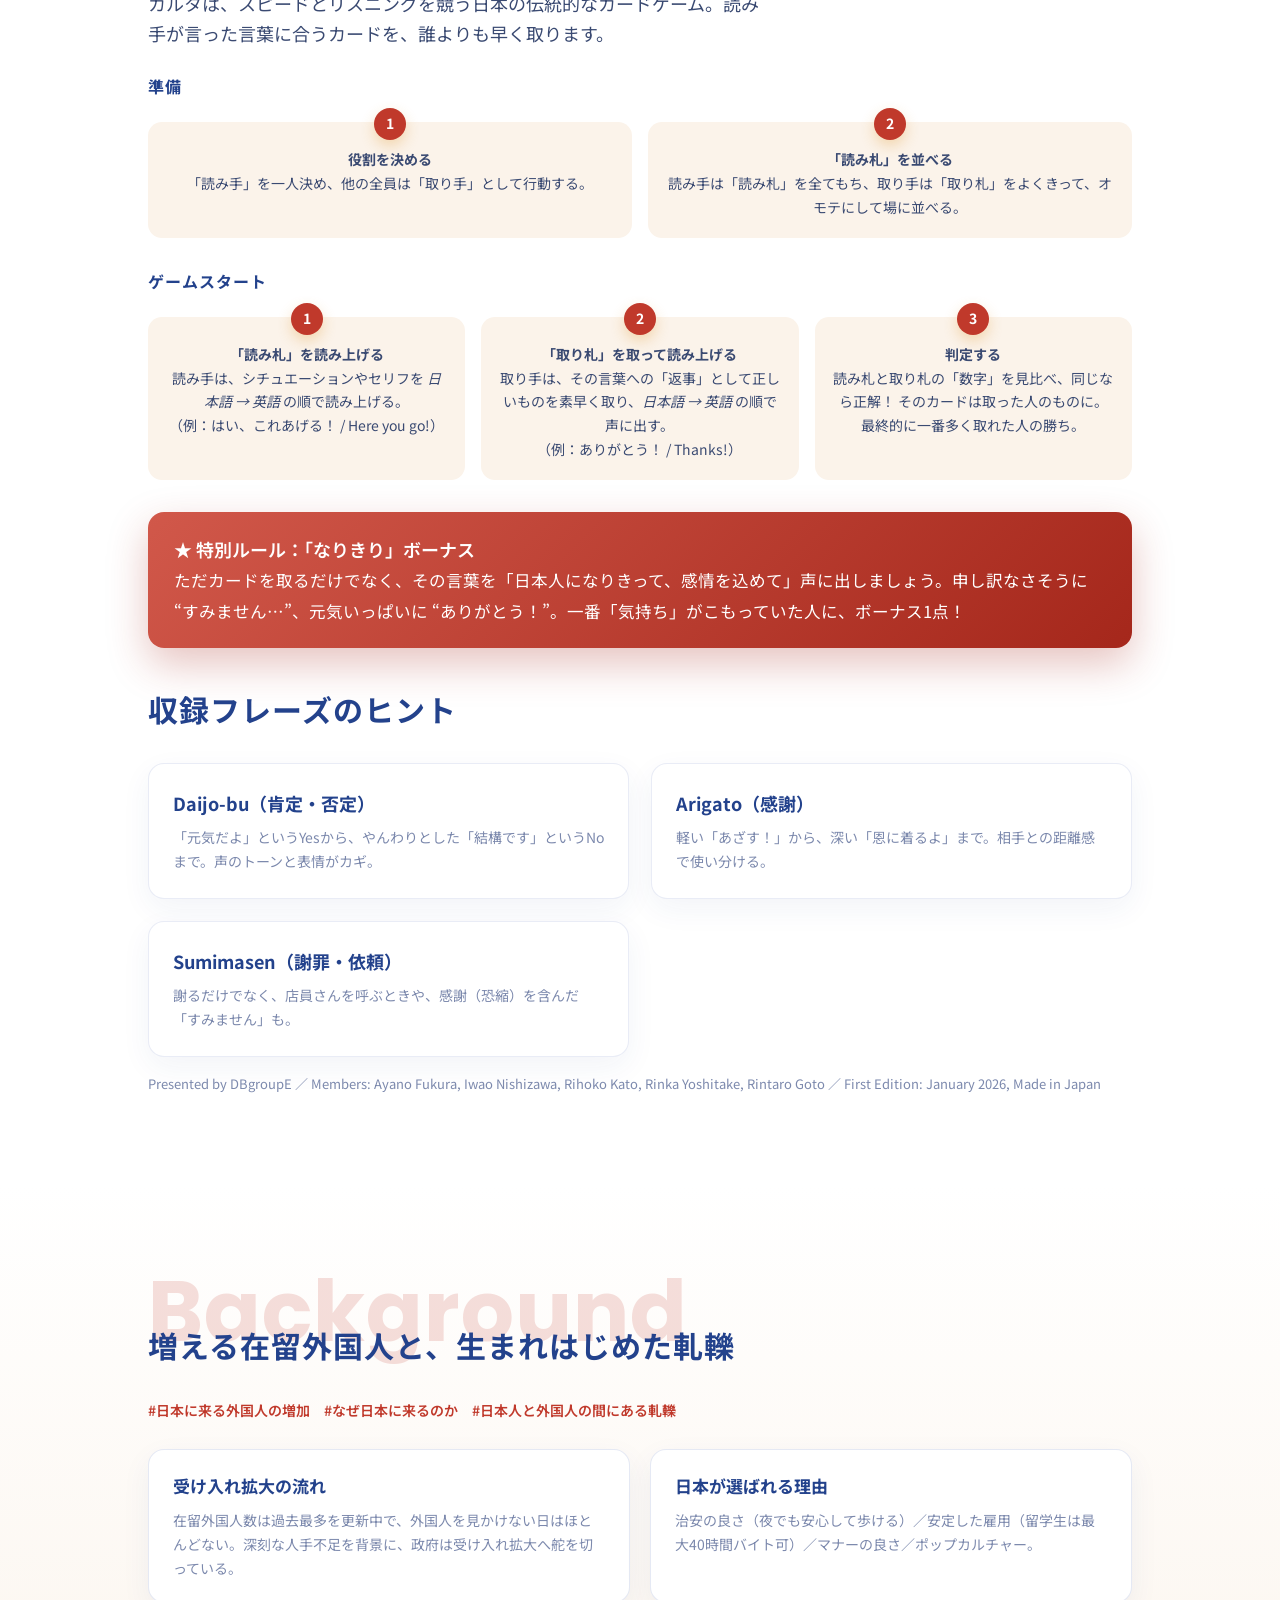
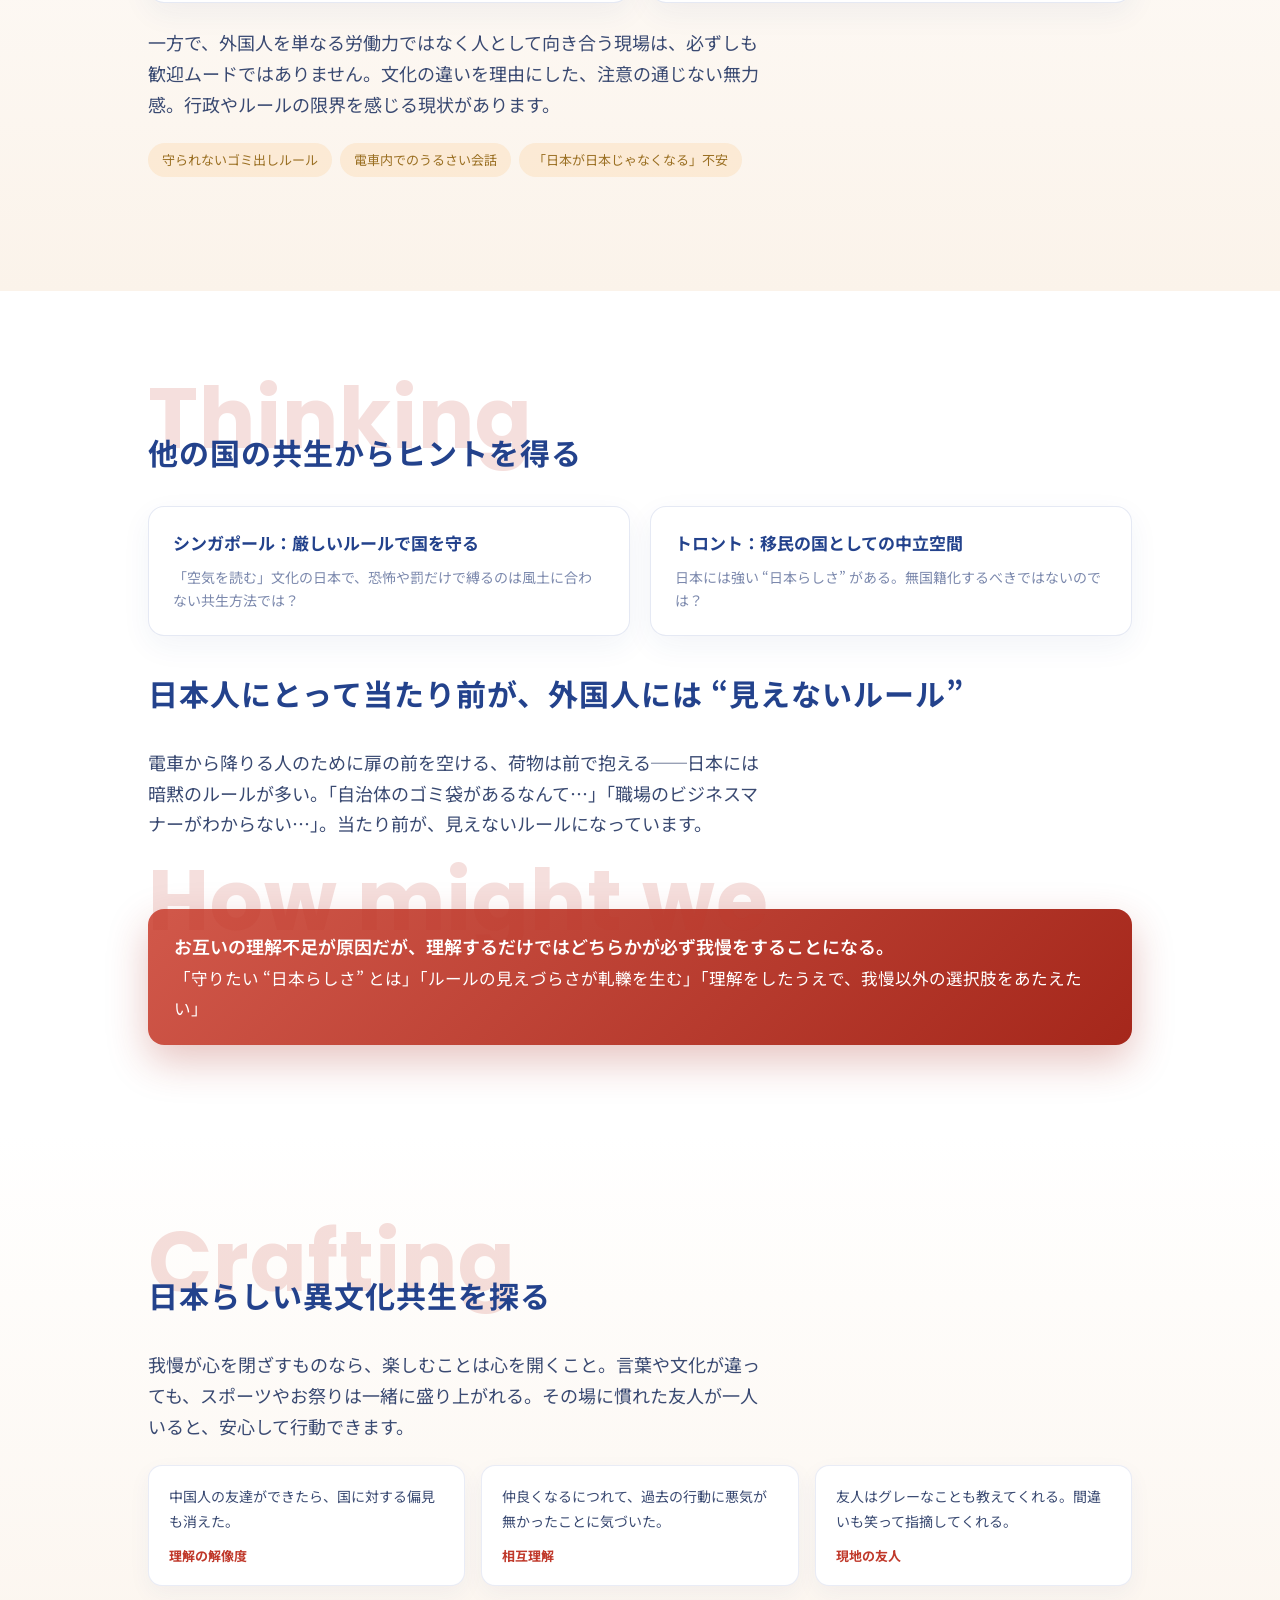
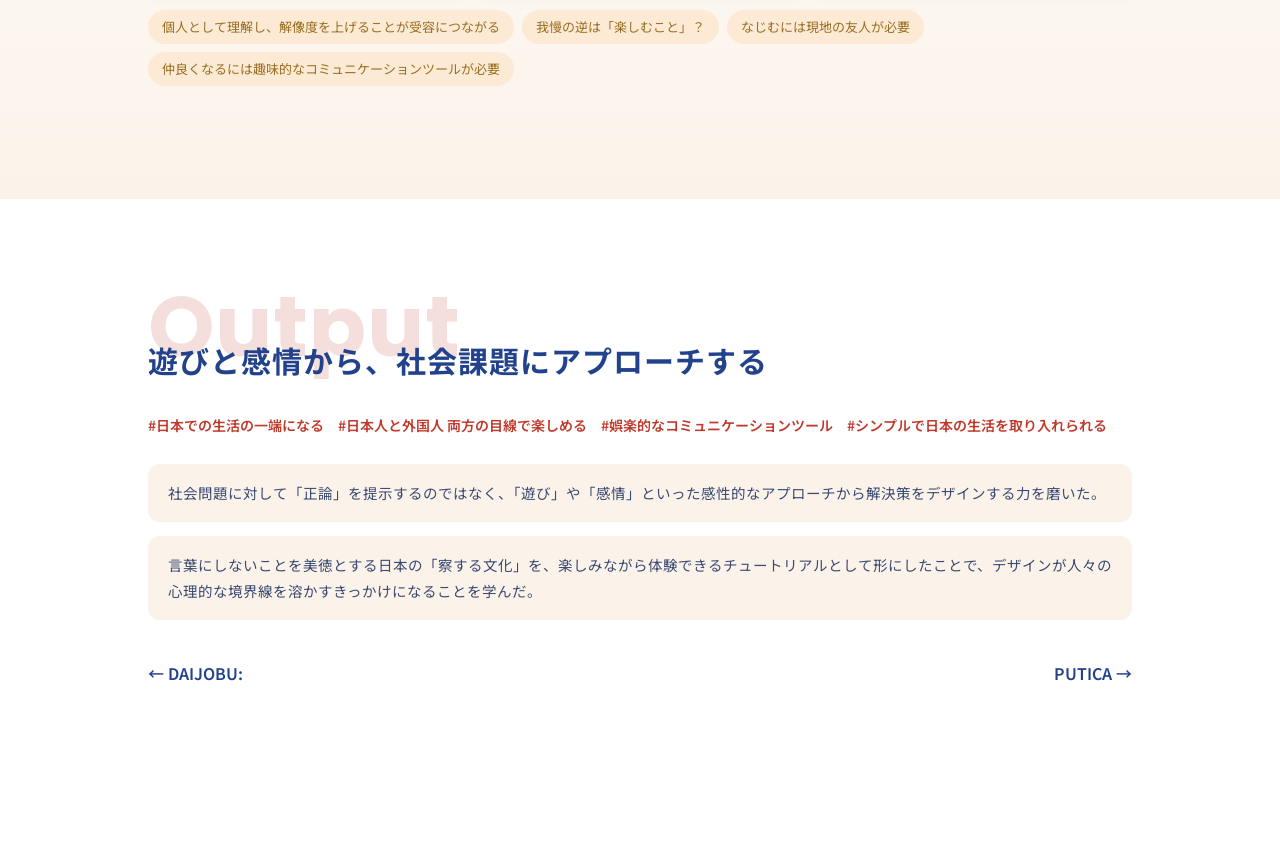
==== commit 57c41acf: "hennkou" ====
--- a/works/daijobu.html
+++ b/works/daijobu.html
@@ -209,7 +209,7 @@
 
       <div class="pager">
         <a href="daijobu.html">← DAIJOBU:</a>
-        <a href="putica.html">PUTICA: →</a>
+        <a href="putica.html">PUTICA →</a>
       </div>
   </section>
 
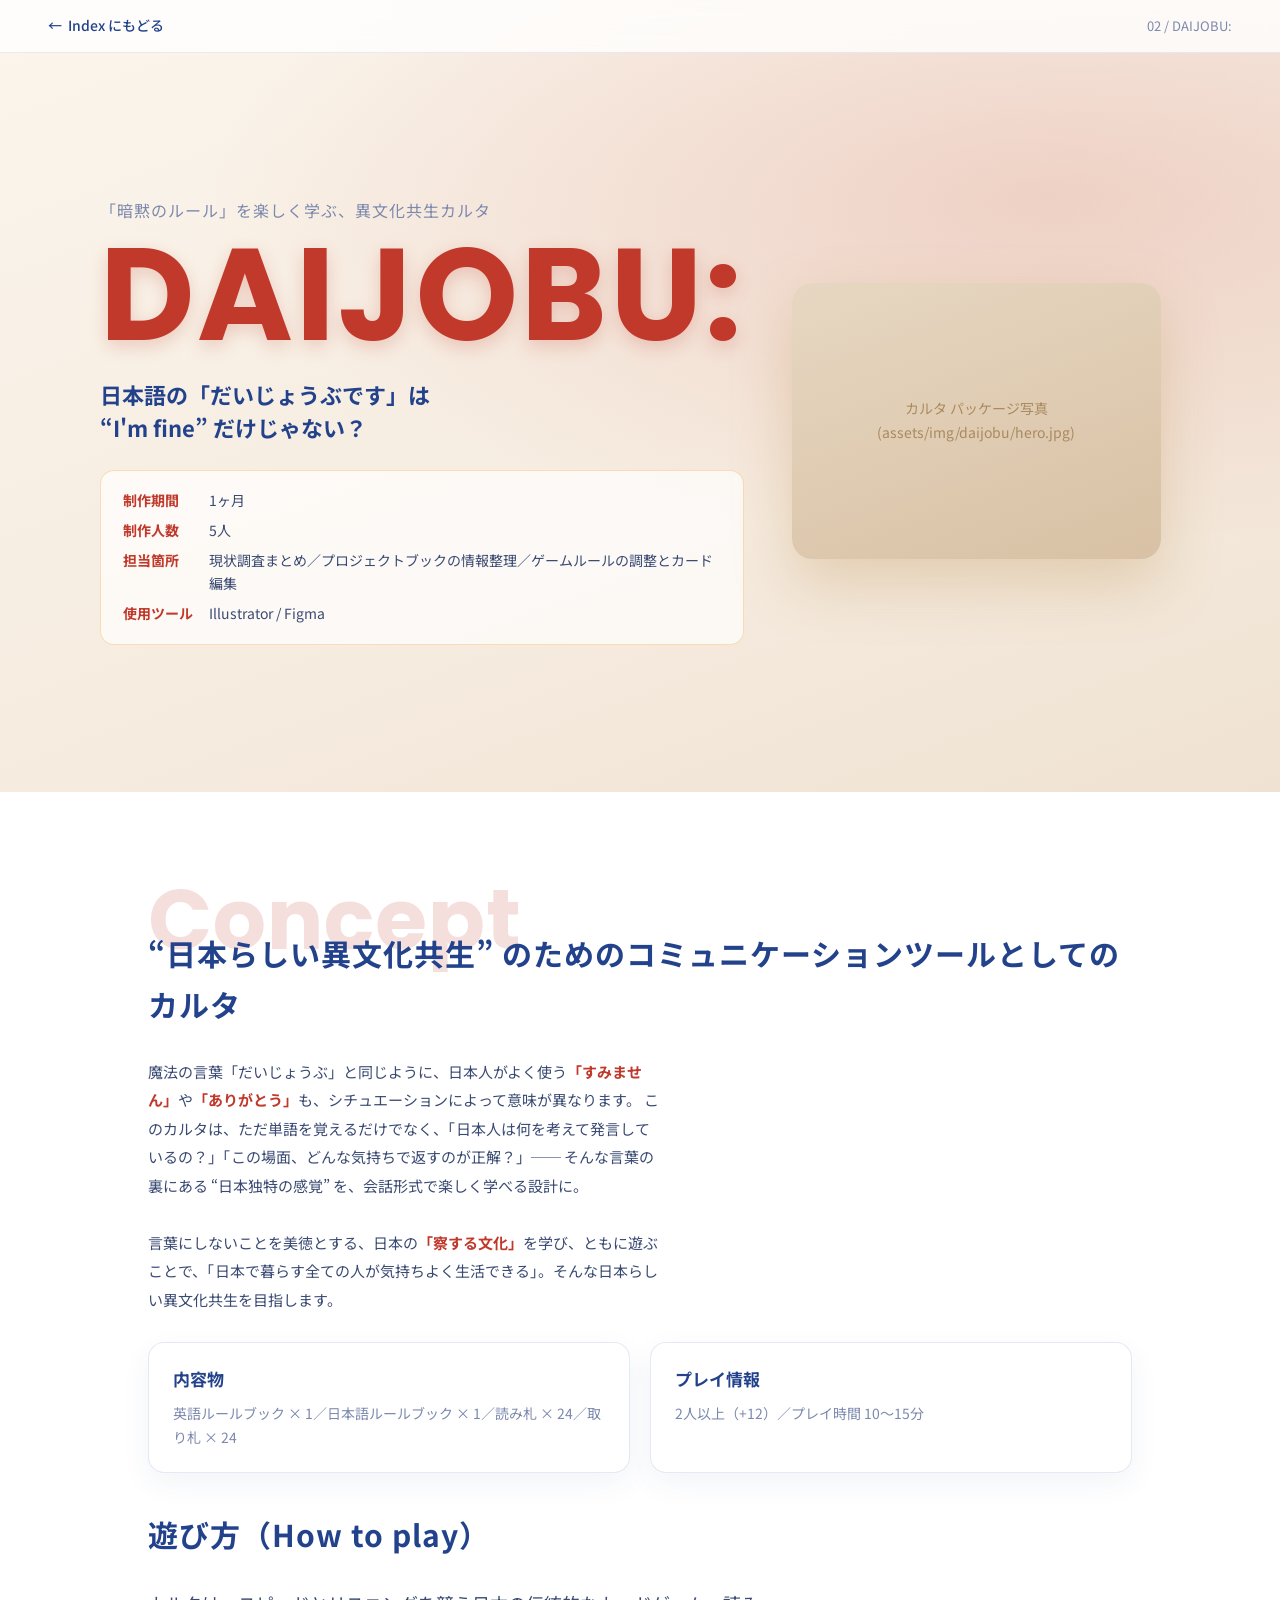
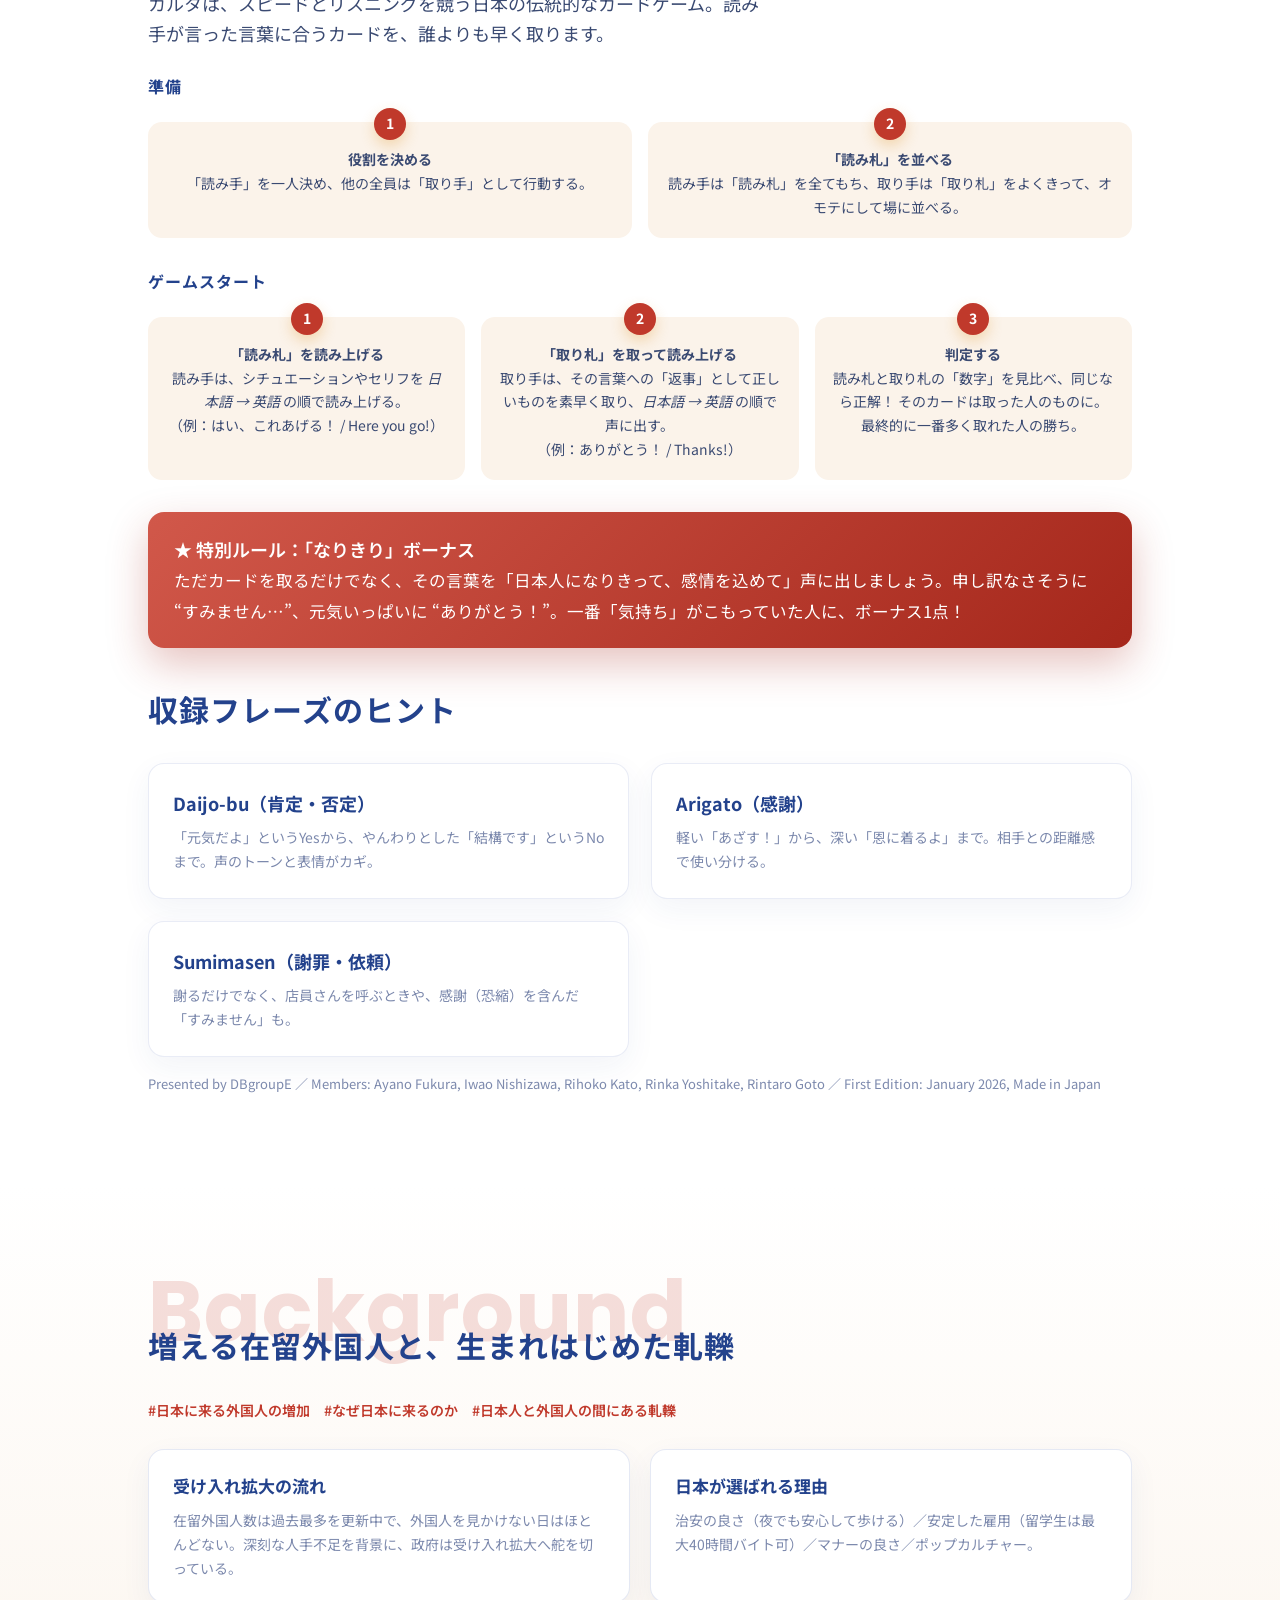
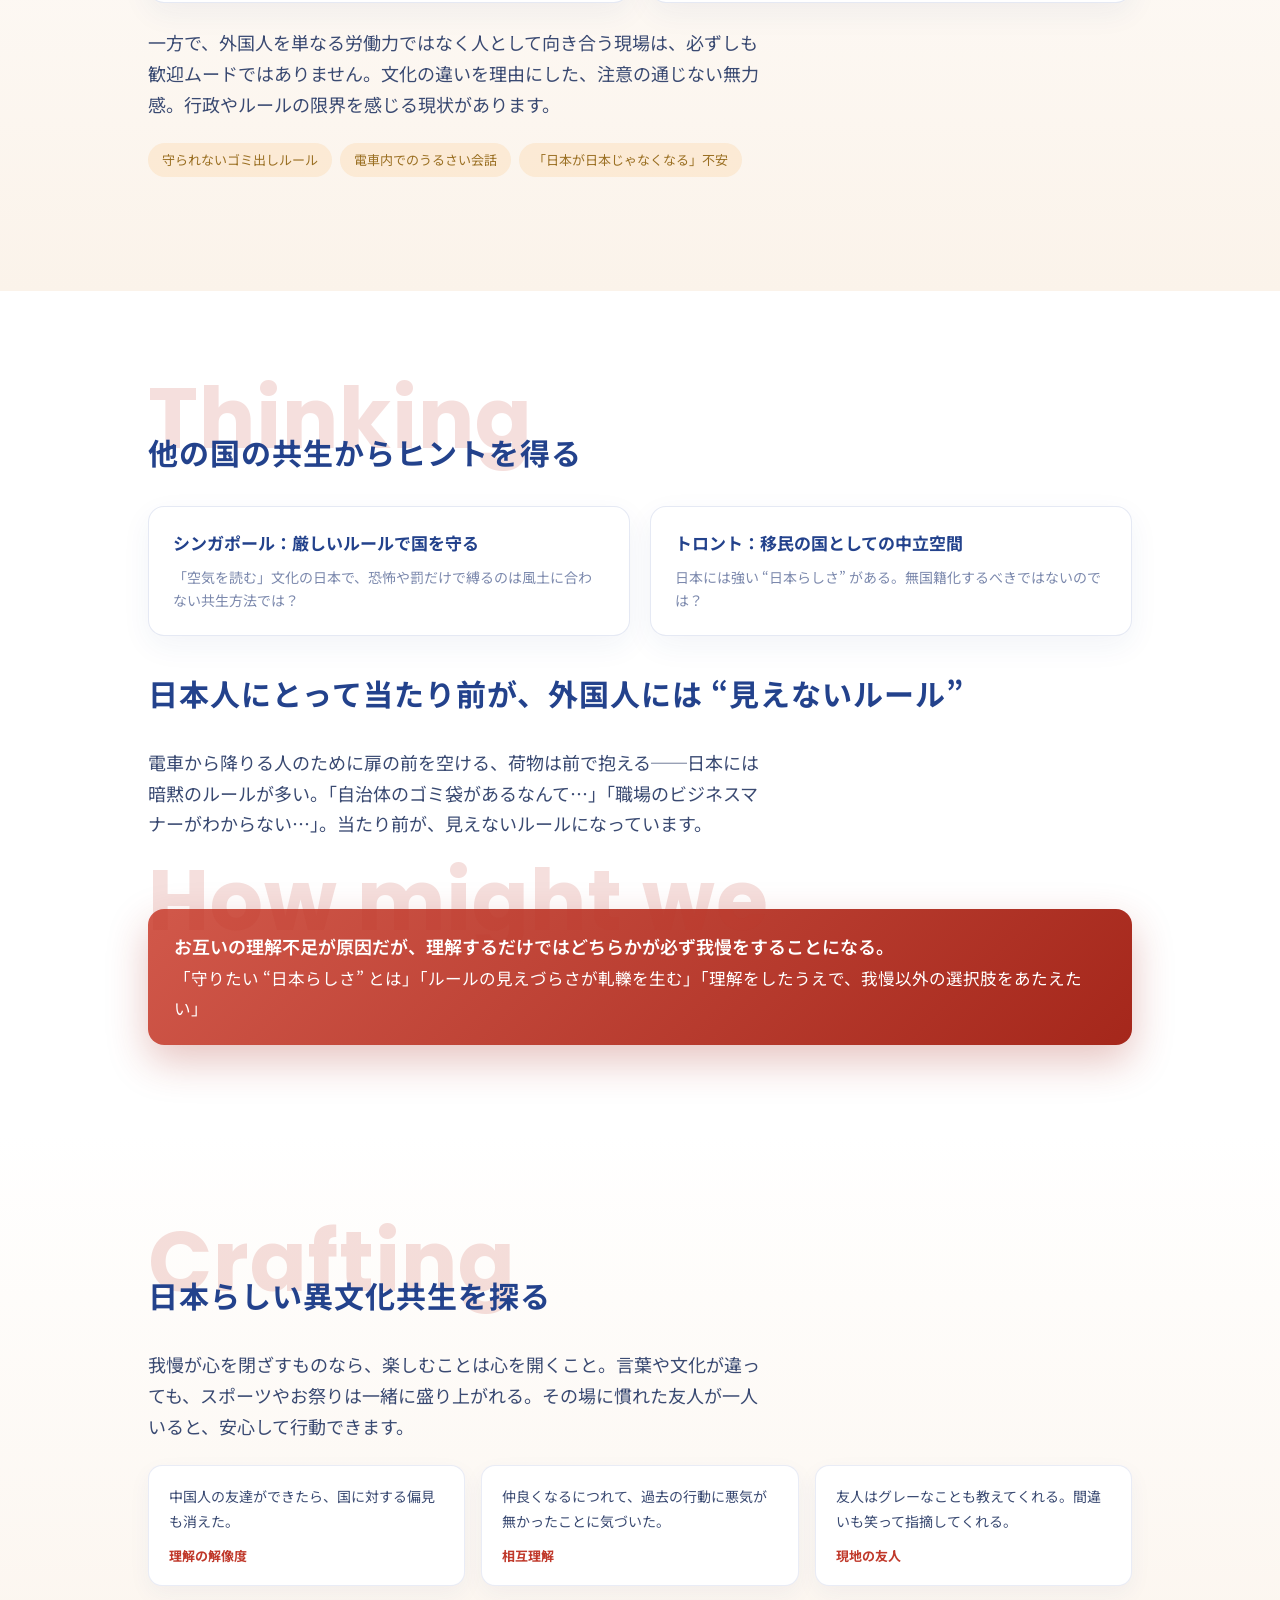
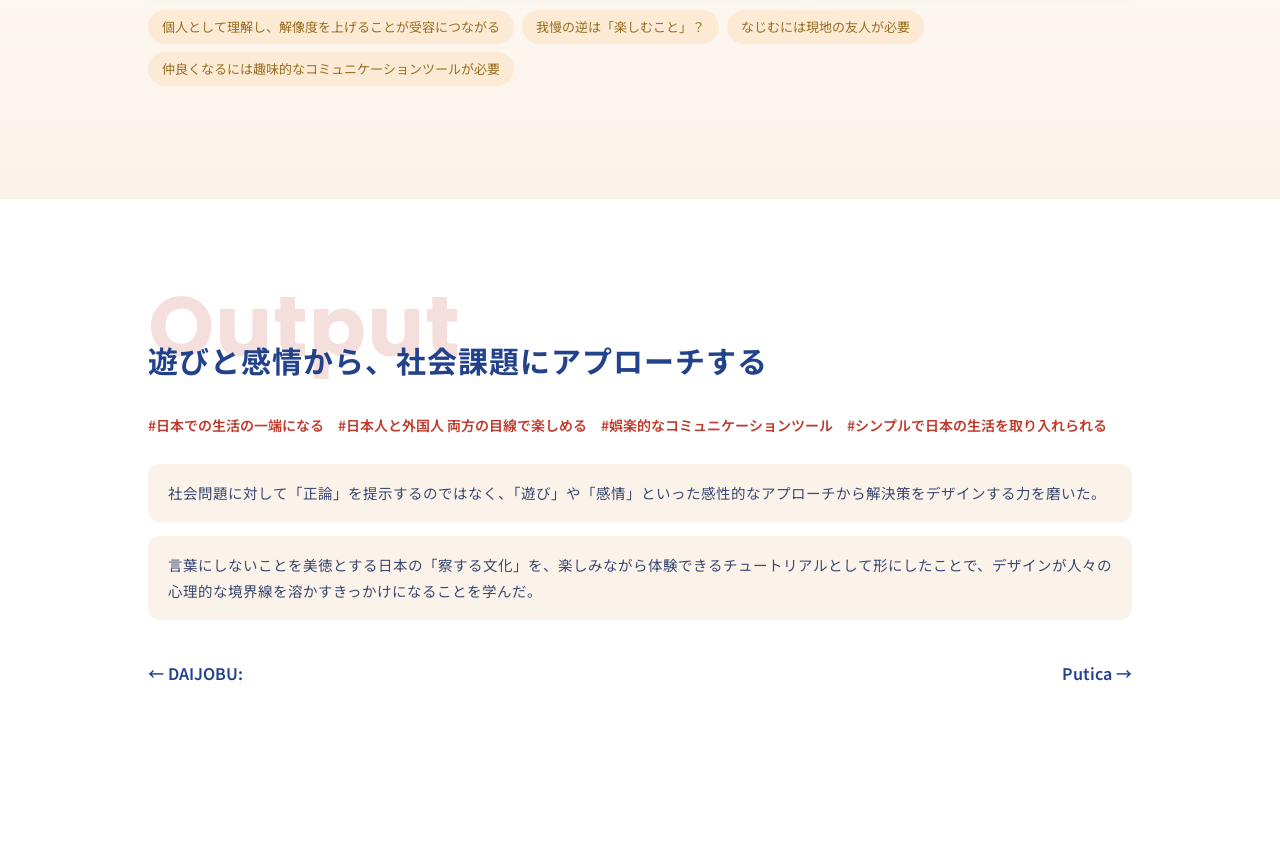
==== commit 5abf8c9e: "写真" ====
--- a/works/daijobu.html
+++ b/works/daijobu.html
@@ -209,7 +209,7 @@
 
       <div class="pager">
         <a href="daijobu.html">← DAIJOBU:</a>
-        <a href="putica.html">PUTICA →</a>
+        <a href="putica.html">Putica →</a>
       </div>
   </section>
 
--- a/css/style.css
+++ b/css/style.css
@@ -85,7 +85,7 @@
 .home__photo {
   width: 100%; height: 100%;
   /* あとで assets/img/cover.jpg に差し替え → 下の background をコメントの行に */
-  background: url("../assets/img/cover.png") center/cover no-repeat;
+  background: url("../assets/img/cover.jpg") center/cover no-repeat;
   /*background:
     radial-gradient(120% 90% at 65% 40%, rgba(240,160,120,.55) 0%, rgba(240,160,120,0) 45%),
     radial-gradient(90% 120% at 30% 70%, rgba(200,120,150,.45) 0%, rgba(200,120,150,0) 50%),
